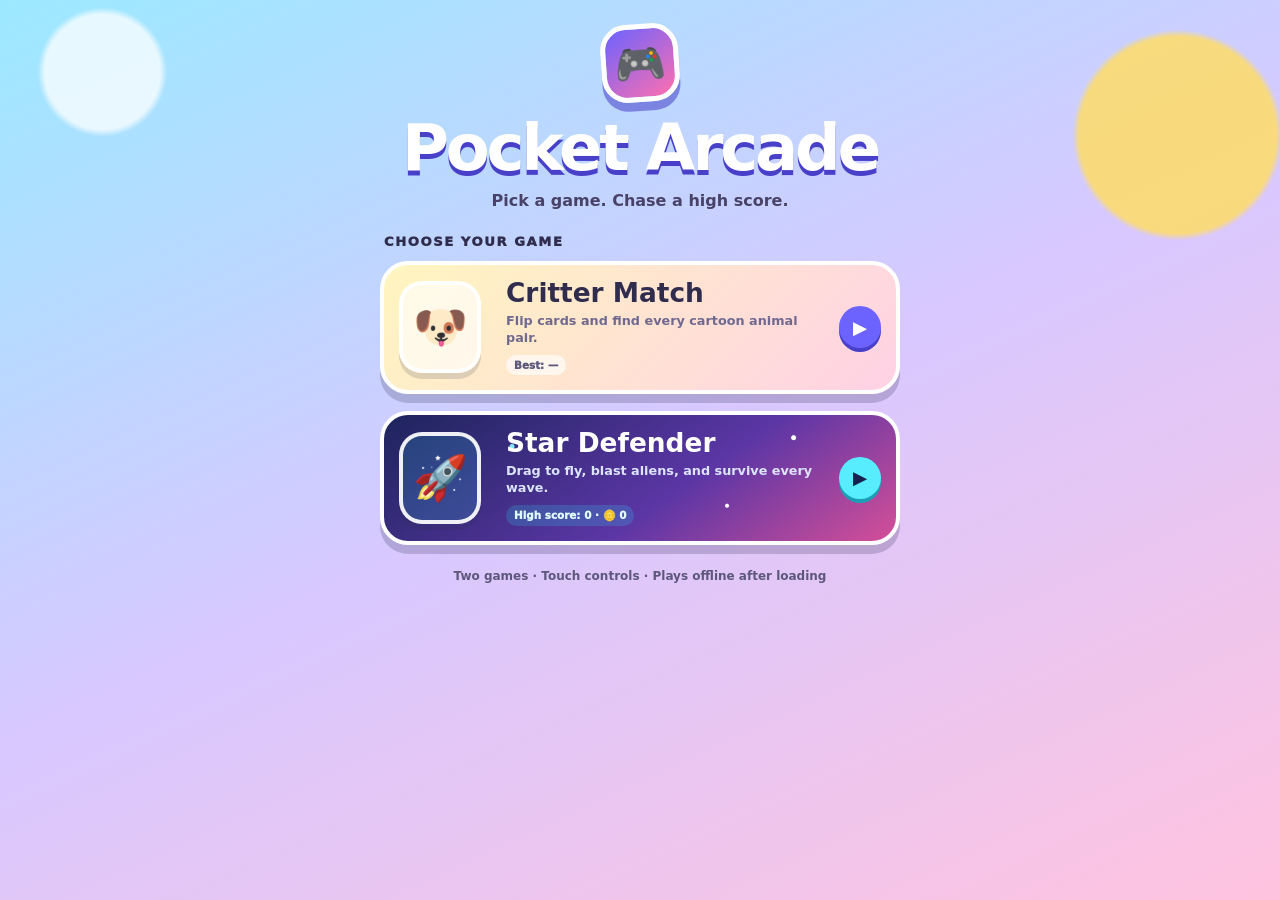
==== index.html @ cdc0fd92 "Add coin-unlocked shooter cosmetics" ====
<!DOCTYPE html>
<html lang="en">
<head>
  <meta charset="UTF-8">
  <meta name="viewport" content="width=device-width, initial-scale=1, viewport-fit=cover">
  <meta name="theme-color" content="#5b52e8">
  <meta name="apple-mobile-web-app-capable" content="yes">
  <meta name="apple-mobile-web-app-status-bar-style" content="default">
  <meta name="apple-mobile-web-app-title" content="Pocket Arcade">
  <link rel="manifest" href="manifest.webmanifest">
  <script src="register-sw.js" defer></script>
  <title>Pocket Arcade</title>

  <style>
    :root {
      color-scheme: light;
      --ink: #302c4d;
      --muted: #6f698f;
      --purple: #6c63ff;
      --purple-dark: #4840c8;
      --pink: #ff6fae;
      --blue: #29b6f6;
      --white: #fff;
    }

    * {
      box-sizing: border-box;
      -webkit-tap-highlight-color: transparent;
    }

    html,
    body {
      min-height: 100%;
      margin: 0;
    }

    body {
      display: flex;
      justify-content: center;
      padding: max(24px, env(safe-area-inset-top)) 18px max(30px, env(safe-area-inset-bottom));
      color: var(--ink);
      font-family: ui-rounded, "SF Pro Rounded", "Arial Rounded MT Bold", system-ui, sans-serif;
      background:
        radial-gradient(circle at 8% 8%, rgba(255, 255, 255, 0.75) 0 4%, transparent 4.5%),
        radial-gradient(circle at 92% 15%, rgba(255, 221, 103, 0.85) 0 7%, transparent 7.5%),
        linear-gradient(155deg, #9ce9ff 0%, #d8c8ff 50%, #ffc3df 100%);
      user-select: none;
      -webkit-user-select: none;
    }

    main {
      width: min(100%, 520px);
    }

    .brand {
      margin-bottom: 24px;
      text-align: center;
    }

    .logo {
      display: inline-grid;
      place-items: center;
      width: 78px;
      height: 78px;
      margin-bottom: 8px;
      border: 5px solid var(--white);
      border-radius: 26px;
      background: linear-gradient(145deg, var(--purple), var(--pink));
      box-shadow: 0 9px 0 rgba(72, 64, 200, 0.55);
      font-size: 2.6rem;
      transform: rotate(-4deg);
    }

    h1 {
      margin: 8px 0 3px;
      color: var(--white);
      font-size: clamp(2.4rem, 12vw, 4rem);
      line-height: 0.95;
      letter-spacing: -0.05em;
      text-shadow: 0 5px 0 var(--purple-dark);
    }

    .tagline {
      margin: 12px 0 0;
      color: #494268;
      font-weight: 900;
    }

    .section-title {
      margin: 0 0 12px 4px;
      font-size: 0.82rem;
      font-weight: 950;
      letter-spacing: 0.12em;
      text-transform: uppercase;
    }

    .games {
      display: grid;
      gap: 17px;
    }

    .game-card {
      position: relative;
      display: grid;
      grid-template-columns: 96px 1fr auto;
      align-items: center;
      min-height: 132px;
      padding: 15px;
      overflow: hidden;
      border: 4px solid var(--white);
      border-radius: 28px;
      color: var(--ink);
      box-shadow: 0 9px 0 rgba(48, 44, 77, 0.22);
      text-decoration: none;
      touch-action: manipulation;
      transition: transform 150ms ease, box-shadow 150ms ease;
    }

    .game-card:active {
      box-shadow: 0 4px 0 rgba(48, 44, 77, 0.22);
      transform: translateY(5px) scale(0.99);
    }

    .matching {
      background: linear-gradient(135deg, #fff6bf, #ffd1e5);
    }

    .shooter {
      color: var(--white);
      background:
        radial-gradient(circle at 80% 18%, #fff 0 2px, transparent 3px),
        radial-gradient(circle at 67% 72%, #fff 0 1.5px, transparent 2.5px),
        radial-gradient(circle at 25% 25%, #88e8ff 0 2px, transparent 3px),
        linear-gradient(145deg, #1d245c, #5b36a5 58%, #d54f98);
    }

    .game-icon {
      display: grid;
      place-items: center;
      width: 82px;
      height: 92px;
      border: 4px solid rgba(255, 255, 255, 0.92);
      border-radius: 23px;
      background: rgba(255, 255, 255, 0.62);
      box-shadow: 0 6px 0 rgba(48, 44, 77, 0.16);
      font-size: 2.75rem;
    }

    .shooter .game-icon {
      background: rgba(50, 232, 255, 0.15);
    }

    .game-copy {
      min-width: 0;
      padding: 0 11px;
    }

    .game-copy h2 {
      margin: 0 0 6px;
      font-size: clamp(1.22rem, 5.7vw, 1.65rem);
      line-height: 1;
    }

    .game-copy p {
      margin: 0;
      color: var(--muted);
      font-size: 0.8rem;
      font-weight: 800;
      line-height: 1.35;
    }

    .shooter .game-copy p {
      color: #dce4ff;
    }

    .best {
      display: inline-block;
      margin-top: 8px;
      padding: 4px 8px;
      border-radius: 999px;
      background: rgba(255, 255, 255, 0.65);
      color: #5d577b;
      font-size: 0.65rem;
      font-weight: 950;
    }

    .shooter .best {
      background: rgba(42, 231, 255, 0.18);
      color: #dffcff;
    }

    .play {
      display: grid;
      place-items: center;
      width: 42px;
      height: 42px;
      border-radius: 50%;
      color: var(--white);
      background: var(--purple);
      box-shadow: 0 4px 0 var(--purple-dark);
      font-size: 1.15rem;
    }

    .shooter .play {
      color: #18204e;
      background: #57edff;
      box-shadow: 0 4px 0 #1a9eb6;
    }

    footer {
      margin-top: 24px;
      color: #5d577b;
      font-size: 0.75rem;
      font-weight: 800;
      text-align: center;
    }

    @media (max-width: 370px) {
      .game-card {
        grid-template-columns: 78px 1fr auto;
        padding: 12px;
      }

      .game-icon {
        width: 68px;
        height: 82px;
        font-size: 2.25rem;
      }

      .game-copy {
        padding: 0 8px;
      }
    }

    @media (prefers-reduced-motion: reduce) {
      * {
        transition: none !important;
      }
    }
  </style>
</head>
<body>
  <main>
    <header class="brand">
      <div class="logo" aria-hidden="true">🎮</div>
      <h1>Pocket Arcade</h1>
      <p class="tagline">Pick a game. Chase a high score.</p>
    </header>

    <h2 class="section-title">Choose your game</h2>

    <nav class="games" aria-label="Available games">
      <a class="game-card matching" href="matching.html">
        <div class="game-icon" aria-hidden="true">🐶</div>
        <div class="game-copy">
          <h2>Critter Match</h2>
          <p>Flip cards and find every cartoon animal pair.</p>
          <span class="best" id="match-best">Best: —</span>
        </div>
        <span class="play" aria-hidden="true">▶</span>
      </a>

      <a class="game-card shooter" href="shooter.html">
        <div class="game-icon" aria-hidden="true">🚀</div>
        <div class="game-copy">
          <h2>Star Defender</h2>
          <p>Drag to fly, blast aliens, and survive every wave.</p>
          <span class="best" id="shooter-best">High score: 0</span>
        </div>
        <span class="play" aria-hidden="true">▶</span>
      </a>
    </nav>

    <footer>Two games · Touch controls · Plays offline after loading</footer>
  </main>

  <script>
    "use strict";

    function loadScores() {
      try {
        const matchScore = JSON.parse(localStorage.getItem("critter-match-best-v1"));
        if (matchScore && Number.isInteger(matchScore.moves)) {
          document.getElementById("match-best").textContent = `Best: ${matchScore.moves} moves`;
        }

        const shooterScore = Number.parseInt(localStorage.getItem("star-defender-best-v1"), 10);
        const shooterCoins = Number.parseInt(localStorage.getItem("star-defender-coins-v1"), 10);
        const safeScore = Number.isFinite(shooterScore) && shooterScore > 0 ? shooterScore : 0;
        const safeCoins = Number.isFinite(shooterCoins) && shooterCoins > 0 ? shooterCoins : 0;
        document.getElementById("shooter-best").textContent =
          `High score: ${safeScore.toLocaleString()} · 🪙 ${safeCoins.toLocaleString()}`;
      } catch (error) {
        console.warn("Saved scores could not be loaded.", error);
      }
    }

    loadScores();
  </script>
</body>
</html>
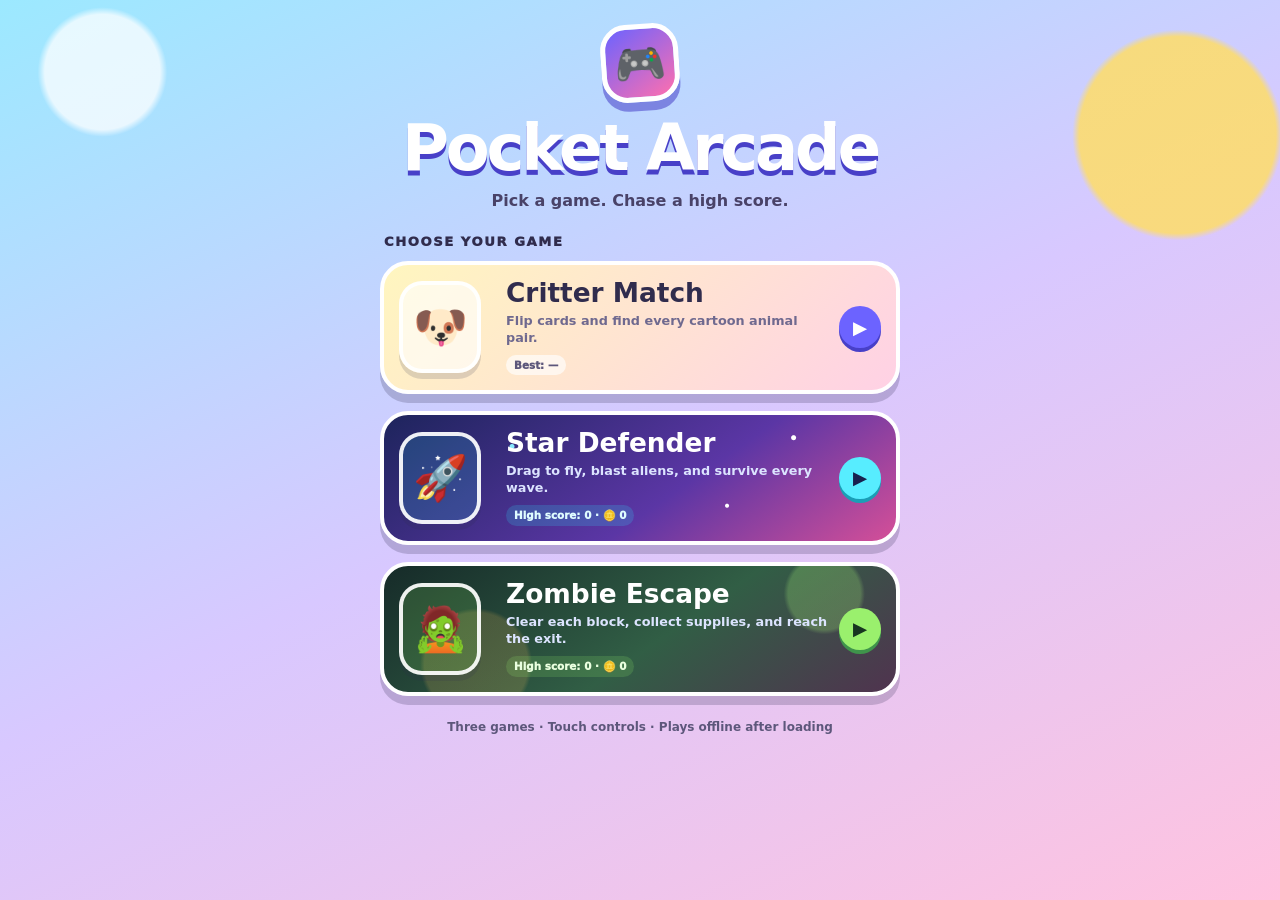
==== commit 12cb4849: "Add Zombie Escape arcade game" ====
--- a/index.html
+++ b/index.html
@@ -134,6 +134,14 @@
         linear-gradient(145deg, #1d245c, #5b36a5 58%, #d54f98);
     }
 
+    .zombie {
+      color: var(--white);
+      background:
+        radial-gradient(circle at 86% 22%, rgba(171, 255, 121, 0.24) 0 8%, transparent 9%),
+        radial-gradient(circle at 18% 78%, rgba(255, 194, 91, 0.18) 0 12%, transparent 13%),
+        linear-gradient(145deg, #162b29, #315e45 55%, #50334f);
+    }
+
     .game-icon {
       display: grid;
       place-items: center;
@@ -150,6 +158,10 @@
       background: rgba(50, 232, 255, 0.15);
     }
 
+    .zombie .game-icon {
+      background: rgba(145, 236, 98, 0.17);
+    }
+
     .game-copy {
       min-width: 0;
       padding: 0 11px;
@@ -169,7 +181,8 @@
       line-height: 1.35;
     }
 
-    .shooter .game-copy p {
+    .shooter .game-copy p,
+    .zombie .game-copy p {
       color: #dce4ff;
     }
 
@@ -187,6 +200,11 @@
     .shooter .best {
       background: rgba(42, 231, 255, 0.18);
       color: #dffcff;
+    }
+
+    .zombie .best {
+      background: rgba(151, 239, 108, 0.17);
+      color: #eaffdf;
     }
 
     .play {
@@ -207,6 +225,12 @@
       box-shadow: 0 4px 0 #1a9eb6;
     }
 
+    .zombie .play {
+      color: #183520;
+      background: #9af06d;
+      box-shadow: 0 4px 0 #3f944b;
+    }
+
     footer {
       margin-top: 24px;
       color: #5d577b;
@@ -269,9 +293,19 @@
         </div>
         <span class="play" aria-hidden="true">▶</span>
       </a>
+
+      <a class="game-card zombie" href="zombie.html">
+        <div class="game-icon" aria-hidden="true">🧟</div>
+        <div class="game-copy">
+          <h2>Zombie Escape</h2>
+          <p>Clear each block, collect supplies, and reach the exit.</p>
+          <span class="best" id="zombie-best">High score: 0 · 🪙 0</span>
+        </div>
+        <span class="play" aria-hidden="true">▶</span>
+      </a>
     </nav>
 
-    <footer>Two games · Touch controls · Plays offline after loading</footer>
+    <footer>Three games · Touch controls · Plays offline after loading</footer>
   </main>
 
   <script>
@@ -290,6 +324,13 @@
         const safeCoins = Number.isFinite(shooterCoins) && shooterCoins > 0 ? shooterCoins : 0;
         document.getElementById("shooter-best").textContent =
           `High score: ${safeScore.toLocaleString()} · 🪙 ${safeCoins.toLocaleString()}`;
+
+        const zombieScore = Number.parseInt(localStorage.getItem("zombie-escape-best-v1"), 10);
+        const zombieCoins = Number.parseInt(localStorage.getItem("zombie-escape-coins-v1"), 10);
+        const safeZombieScore = Number.isFinite(zombieScore) && zombieScore > 0 ? zombieScore : 0;
+        const safeZombieCoins = Number.isFinite(zombieCoins) && zombieCoins > 0 ? zombieCoins : 0;
+        document.getElementById("zombie-best").textContent =
+          `High score: ${safeZombieScore.toLocaleString()} · 🪙 ${safeZombieCoins.toLocaleString()}`;
       } catch (error) {
         console.warn("Saved scores could not be loaded.", error);
       }
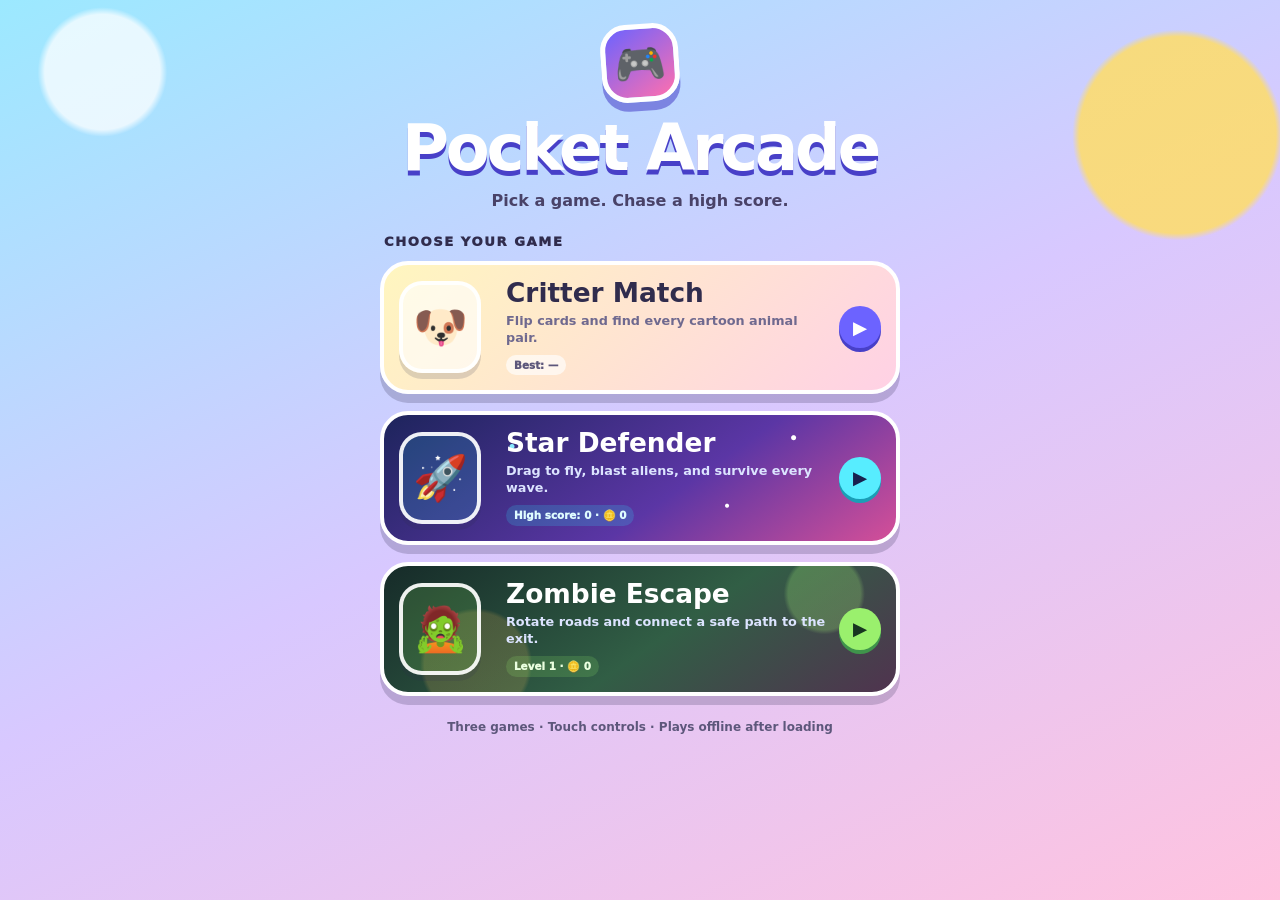
==== commit 1bc52738: "Redesign Zombie Escape as path puzzle" ====
--- a/index.html
+++ b/index.html
@@ -298,8 +298,8 @@
         <div class="game-icon" aria-hidden="true">🧟</div>
         <div class="game-copy">
           <h2>Zombie Escape</h2>
-          <p>Clear each block, collect supplies, and reach the exit.</p>
-          <span class="best" id="zombie-best">High score: 0 · 🪙 0</span>
+          <p>Rotate roads and connect a safe path to the exit.</p>
+          <span class="best" id="zombie-best">Level 1 · 🪙 0</span>
         </div>
         <span class="play" aria-hidden="true">▶</span>
       </a>
@@ -325,12 +325,19 @@
         document.getElementById("shooter-best").textContent =
           `High score: ${safeScore.toLocaleString()} · 🪙 ${safeCoins.toLocaleString()}`;
 
-        const zombieScore = Number.parseInt(localStorage.getItem("zombie-escape-best-v1"), 10);
         const zombieCoins = Number.parseInt(localStorage.getItem("zombie-escape-coins-v1"), 10);
-        const safeZombieScore = Number.isFinite(zombieScore) && zombieScore > 0 ? zombieScore : 0;
         const safeZombieCoins = Number.isFinite(zombieCoins) && zombieCoins > 0 ? zombieCoins : 0;
+        let zombieLevel = 1;
+        try {
+          const zombieProgress = JSON.parse(localStorage.getItem("zombie-puzzle-progress-v1"));
+          if (zombieProgress && Number.isInteger(zombieProgress.unlockedLevel)) {
+            zombieLevel = Math.max(1, Math.min(30, zombieProgress.unlockedLevel));
+          }
+        } catch (error) {
+          console.warn("Zombie puzzle progress could not be loaded.", error);
+        }
         document.getElementById("zombie-best").textContent =
-          `High score: ${safeZombieScore.toLocaleString()} · 🪙 ${safeZombieCoins.toLocaleString()}`;
+          `Level ${zombieLevel} · 🪙 ${safeZombieCoins.toLocaleString()}`;
       } catch (error) {
         console.warn("Saved scores could not be loaded.", error);
       }
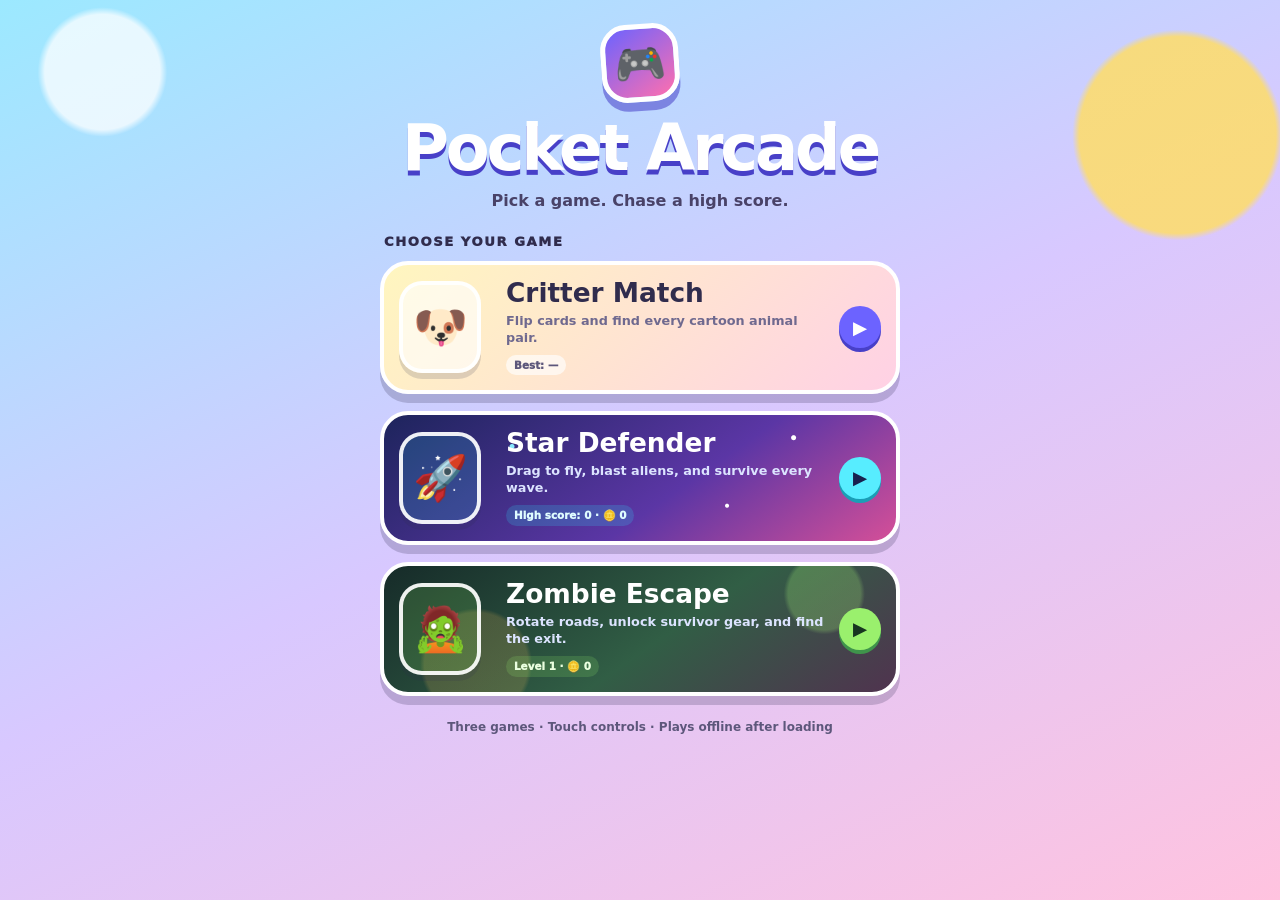
==== commit 4088b2f3: "Add Zombie Escape gear and map shop" ====
--- a/index.html
+++ b/index.html
@@ -298,7 +298,7 @@
         <div class="game-icon" aria-hidden="true">🧟</div>
         <div class="game-copy">
           <h2>Zombie Escape</h2>
-          <p>Rotate roads and connect a safe path to the exit.</p>
+          <p>Rotate roads, unlock survivor gear, and find the exit.</p>
           <span class="best" id="zombie-best">Level 1 · 🪙 0</span>
         </div>
         <span class="play" aria-hidden="true">▶</span>
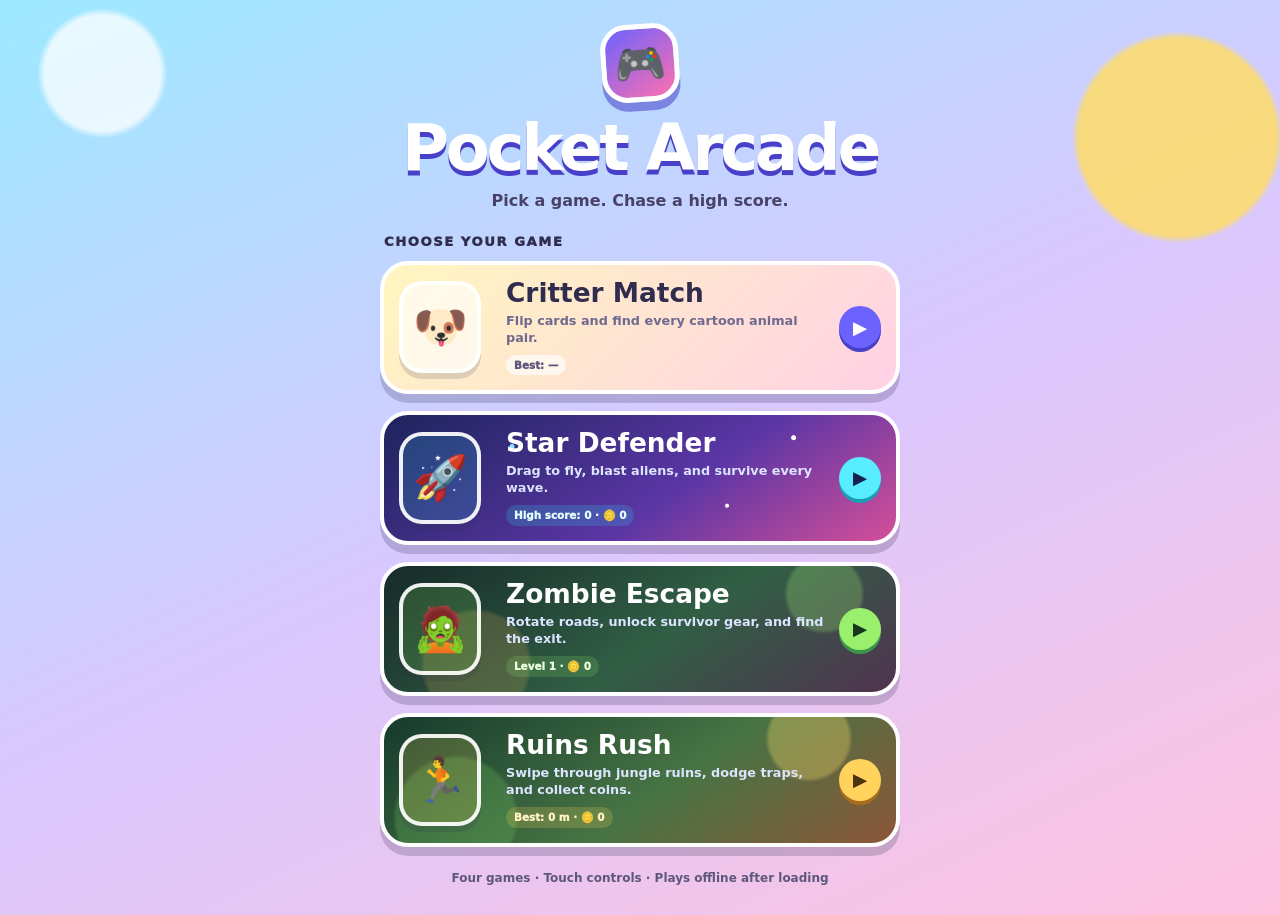
==== commit 41f51708: "Add Ruins Rush endless runner" ====
--- a/index.html
+++ b/index.html
@@ -142,6 +142,14 @@
         linear-gradient(145deg, #162b29, #315e45 55%, #50334f);
     }
 
+    .runner {
+      color: var(--white);
+      background:
+        radial-gradient(circle at 83% 17%, rgba(255, 221, 106, 0.32) 0 9%, transparent 10%),
+        radial-gradient(circle at 14% 80%, rgba(133, 233, 105, 0.2) 0 13%, transparent 14%),
+        linear-gradient(145deg, #163a2d, #477444 55%, #8c5638);
+    }
+
     .game-icon {
       display: grid;
       place-items: center;
@@ -162,6 +170,10 @@
       background: rgba(145, 236, 98, 0.17);
     }
 
+    .runner .game-icon {
+      background: rgba(255, 213, 91, 0.18);
+    }
+
     .game-copy {
       min-width: 0;
       padding: 0 11px;
@@ -182,7 +194,8 @@
     }
 
     .shooter .game-copy p,
-    .zombie .game-copy p {
+    .zombie .game-copy p,
+    .runner .game-copy p {
       color: #dce4ff;
     }
 
@@ -207,6 +220,11 @@
       color: #eaffdf;
     }
 
+    .runner .best {
+      background: rgba(255, 215, 93, 0.2);
+      color: #fff3c4;
+    }
+
     .play {
       display: grid;
       place-items: center;
@@ -229,6 +247,12 @@
       color: #183520;
       background: #9af06d;
       box-shadow: 0 4px 0 #3f944b;
+    }
+
+    .runner .play {
+      color: #4b3211;
+      background: #ffd35c;
+      box-shadow: 0 4px 0 #a96d1d;
     }
 
     footer {
@@ -303,9 +327,19 @@
         </div>
         <span class="play" aria-hidden="true">▶</span>
       </a>
+
+      <a class="game-card runner" href="runner.html">
+        <div class="game-icon" aria-hidden="true">🏃</div>
+        <div class="game-copy">
+          <h2>Ruins Rush</h2>
+          <p>Swipe through jungle ruins, dodge traps, and collect coins.</p>
+          <span class="best" id="runner-best">Best: 0 m · 🪙 0</span>
+        </div>
+        <span class="play" aria-hidden="true">▶</span>
+      </a>
     </nav>
 
-    <footer>Three games · Touch controls · Plays offline after loading</footer>
+    <footer>Four games · Touch controls · Plays offline after loading</footer>
   </main>
 
   <script>
@@ -338,6 +372,13 @@
         }
         document.getElementById("zombie-best").textContent =
           `Level ${zombieLevel} · 🪙 ${safeZombieCoins.toLocaleString()}`;
+
+        const runnerDistance = Number.parseInt(localStorage.getItem("ruins-rush-best-v1"), 10);
+        const runnerCoins = Number.parseInt(localStorage.getItem("ruins-rush-coins-v1"), 10);
+        const safeRunnerDistance = Number.isFinite(runnerDistance) && runnerDistance > 0 ? runnerDistance : 0;
+        const safeRunnerCoins = Number.isFinite(runnerCoins) && runnerCoins > 0 ? runnerCoins : 0;
+        document.getElementById("runner-best").textContent =
+          `Best: ${safeRunnerDistance.toLocaleString()} m · 🪙 ${safeRunnerCoins.toLocaleString()}`;
       } catch (error) {
         console.warn("Saved scores could not be loaded.", error);
       }
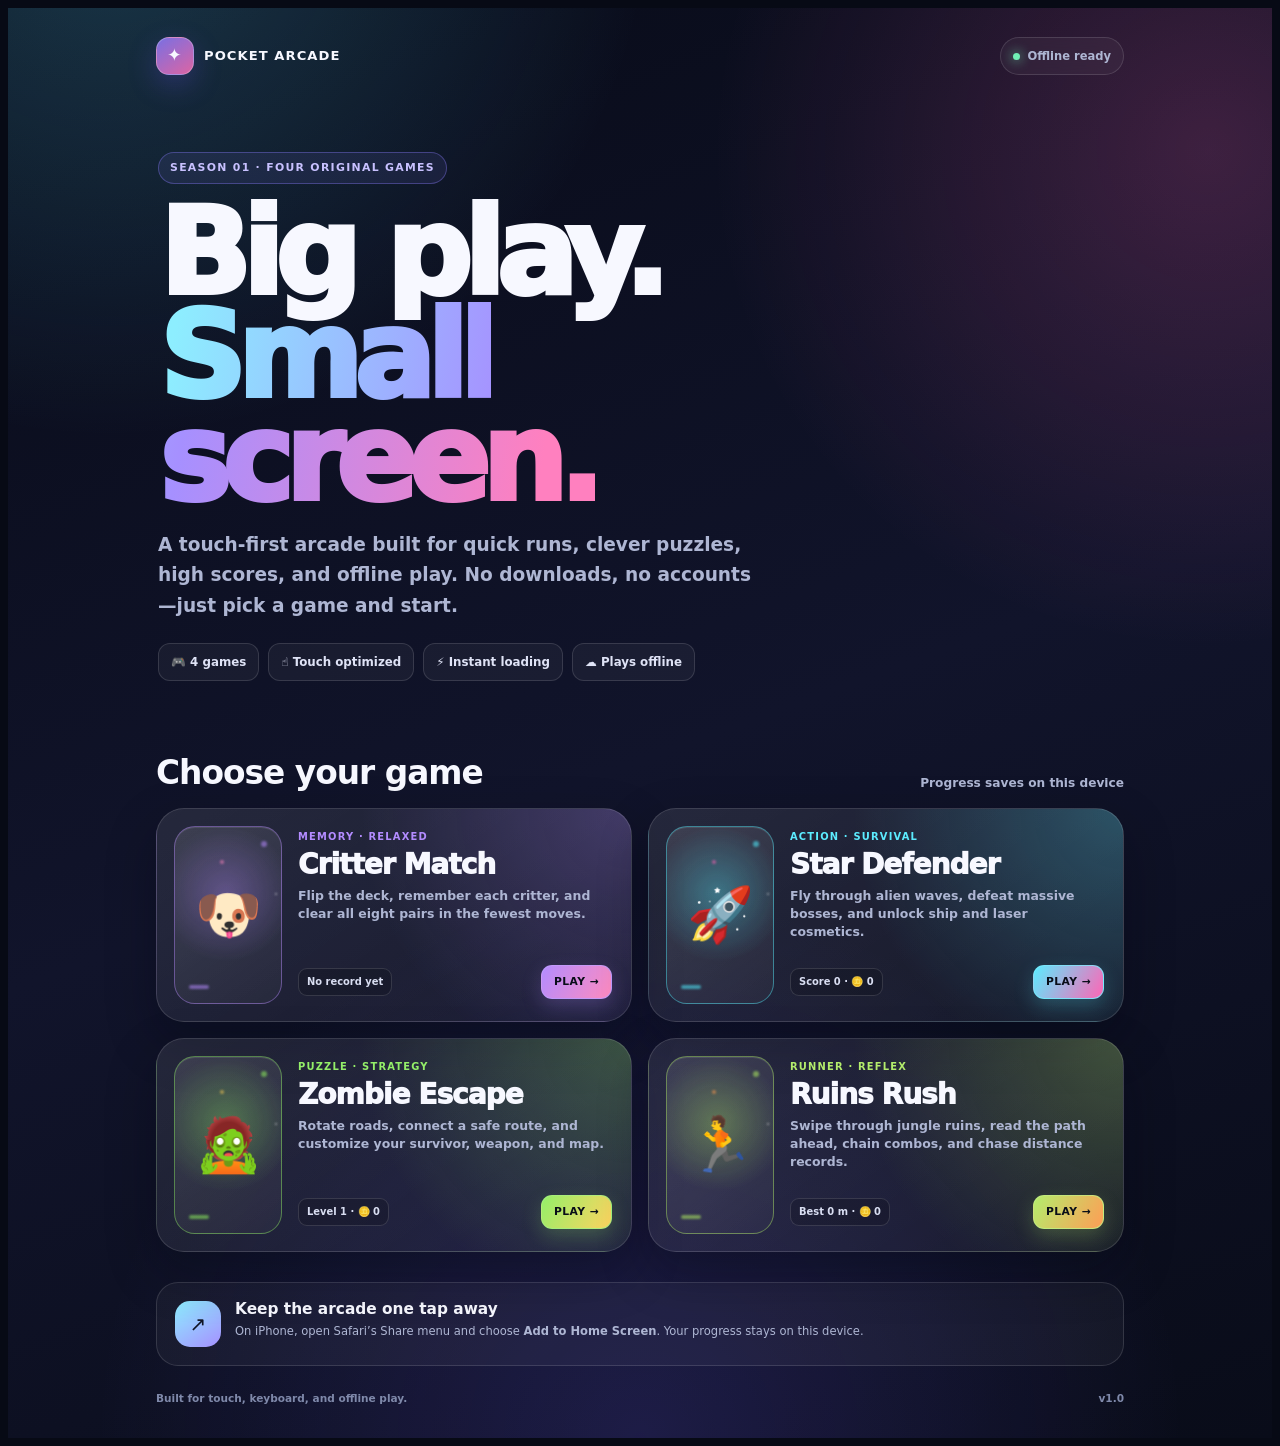
==== commit 869d4b09: "Redesign Pocket Arcade experience" ====
--- a/index.html
+++ b/index.html
@@ -3,385 +3,167 @@
 <head>
   <meta charset="UTF-8">
   <meta name="viewport" content="width=device-width, initial-scale=1, viewport-fit=cover">
-  <meta name="theme-color" content="#5b52e8">
+  <meta name="description" content="Pocket Arcade is a collection of four polished, touch-first games that work online and offline.">
+  <meta name="theme-color" content="#080b18">
   <meta name="apple-mobile-web-app-capable" content="yes">
-  <meta name="apple-mobile-web-app-status-bar-style" content="default">
+  <meta name="apple-mobile-web-app-status-bar-style" content="black-translucent">
   <meta name="apple-mobile-web-app-title" content="Pocket Arcade">
+  <link rel="icon" href="icon.svg" type="image/svg+xml">
   <link rel="manifest" href="manifest.webmanifest">
+  <link rel="stylesheet" href="arcade.css">
   <script src="register-sw.js" defer></script>
-  <title>Pocket Arcade</title>
+  <script src="arcade-ui.js" defer></script>
+  <title>Pocket Arcade — Four Games, One Pocket</title>
+</head>
+<body data-theme="home">
+  <main class="arcade-home">
+    <nav class="home-nav" aria-label="Pocket Arcade status">
+      <div class="mini-brand">
+        <span class="mini-brand-mark" aria-hidden="true">✦</span>
+        <span>Pocket Arcade</span>
+      </div>
+      <div class="connection-pill">
+        <span class="connection-dot" aria-hidden="true"></span>
+        <span>Offline ready</span>
+      </div>
+    </nav>
 
-  <style>
-    :root {
-      color-scheme: light;
-      --ink: #302c4d;
-      --muted: #6f698f;
-      --purple: #6c63ff;
-      --purple-dark: #4840c8;
-      --pink: #ff6fae;
-      --blue: #29b6f6;
-      --white: #fff;
-    }
-
-    * {
-      box-sizing: border-box;
-      -webkit-tap-highlight-color: transparent;
-    }
-
-    html,
-    body {
-      min-height: 100%;
-      margin: 0;
-    }
-
-    body {
-      display: flex;
-      justify-content: center;
-      padding: max(24px, env(safe-area-inset-top)) 18px max(30px, env(safe-area-inset-bottom));
-      color: var(--ink);
-      font-family: ui-rounded, "SF Pro Rounded", "Arial Rounded MT Bold", system-ui, sans-serif;
-      background:
-        radial-gradient(circle at 8% 8%, rgba(255, 255, 255, 0.75) 0 4%, transparent 4.5%),
-        radial-gradient(circle at 92% 15%, rgba(255, 221, 103, 0.85) 0 7%, transparent 7.5%),
-        linear-gradient(155deg, #9ce9ff 0%, #d8c8ff 50%, #ffc3df 100%);
-      user-select: none;
-      -webkit-user-select: none;
-    }
-
-    main {
-      width: min(100%, 520px);
-    }
-
-    .brand {
-      margin-bottom: 24px;
-      text-align: center;
-    }
-
-    .logo {
-      display: inline-grid;
-      place-items: center;
-      width: 78px;
-      height: 78px;
-      margin-bottom: 8px;
-      border: 5px solid var(--white);
-      border-radius: 26px;
-      background: linear-gradient(145deg, var(--purple), var(--pink));
-      box-shadow: 0 9px 0 rgba(72, 64, 200, 0.55);
-      font-size: 2.6rem;
-      transform: rotate(-4deg);
-    }
-
-    h1 {
-      margin: 8px 0 3px;
-      color: var(--white);
-      font-size: clamp(2.4rem, 12vw, 4rem);
-      line-height: 0.95;
-      letter-spacing: -0.05em;
-      text-shadow: 0 5px 0 var(--purple-dark);
-    }
-
-    .tagline {
-      margin: 12px 0 0;
-      color: #494268;
-      font-weight: 900;
-    }
-
-    .section-title {
-      margin: 0 0 12px 4px;
-      font-size: 0.82rem;
-      font-weight: 950;
-      letter-spacing: 0.12em;
-      text-transform: uppercase;
-    }
-
-    .games {
-      display: grid;
-      gap: 17px;
-    }
-
-    .game-card {
-      position: relative;
-      display: grid;
-      grid-template-columns: 96px 1fr auto;
-      align-items: center;
-      min-height: 132px;
-      padding: 15px;
-      overflow: hidden;
-      border: 4px solid var(--white);
-      border-radius: 28px;
-      color: var(--ink);
-      box-shadow: 0 9px 0 rgba(48, 44, 77, 0.22);
-      text-decoration: none;
-      touch-action: manipulation;
-      transition: transform 150ms ease, box-shadow 150ms ease;
-    }
-
-    .game-card:active {
-      box-shadow: 0 4px 0 rgba(48, 44, 77, 0.22);
-      transform: translateY(5px) scale(0.99);
-    }
-
-    .matching {
-      background: linear-gradient(135deg, #fff6bf, #ffd1e5);
-    }
-
-    .shooter {
-      color: var(--white);
-      background:
-        radial-gradient(circle at 80% 18%, #fff 0 2px, transparent 3px),
-        radial-gradient(circle at 67% 72%, #fff 0 1.5px, transparent 2.5px),
-        radial-gradient(circle at 25% 25%, #88e8ff 0 2px, transparent 3px),
-        linear-gradient(145deg, #1d245c, #5b36a5 58%, #d54f98);
-    }
-
-    .zombie {
-      color: var(--white);
-      background:
-        radial-gradient(circle at 86% 22%, rgba(171, 255, 121, 0.24) 0 8%, transparent 9%),
-        radial-gradient(circle at 18% 78%, rgba(255, 194, 91, 0.18) 0 12%, transparent 13%),
-        linear-gradient(145deg, #162b29, #315e45 55%, #50334f);
-    }
-
-    .runner {
-      color: var(--white);
-      background:
-        radial-gradient(circle at 83% 17%, rgba(255, 221, 106, 0.32) 0 9%, transparent 10%),
-        radial-gradient(circle at 14% 80%, rgba(133, 233, 105, 0.2) 0 13%, transparent 14%),
-        linear-gradient(145deg, #163a2d, #477444 55%, #8c5638);
-    }
-
-    .game-icon {
-      display: grid;
-      place-items: center;
-      width: 82px;
-      height: 92px;
-      border: 4px solid rgba(255, 255, 255, 0.92);
-      border-radius: 23px;
-      background: rgba(255, 255, 255, 0.62);
-      box-shadow: 0 6px 0 rgba(48, 44, 77, 0.16);
-      font-size: 2.75rem;
-    }
-
-    .shooter .game-icon {
-      background: rgba(50, 232, 255, 0.15);
-    }
-
-    .zombie .game-icon {
-      background: rgba(145, 236, 98, 0.17);
-    }
-
-    .runner .game-icon {
-      background: rgba(255, 213, 91, 0.18);
-    }
-
-    .game-copy {
-      min-width: 0;
-      padding: 0 11px;
-    }
-
-    .game-copy h2 {
-      margin: 0 0 6px;
-      font-size: clamp(1.22rem, 5.7vw, 1.65rem);
-      line-height: 1;
-    }
-
-    .game-copy p {
-      margin: 0;
-      color: var(--muted);
-      font-size: 0.8rem;
-      font-weight: 800;
-      line-height: 1.35;
-    }
-
-    .shooter .game-copy p,
-    .zombie .game-copy p,
-    .runner .game-copy p {
-      color: #dce4ff;
-    }
-
-    .best {
-      display: inline-block;
-      margin-top: 8px;
-      padding: 4px 8px;
-      border-radius: 999px;
-      background: rgba(255, 255, 255, 0.65);
-      color: #5d577b;
-      font-size: 0.65rem;
-      font-weight: 950;
-    }
-
-    .shooter .best {
-      background: rgba(42, 231, 255, 0.18);
-      color: #dffcff;
-    }
-
-    .zombie .best {
-      background: rgba(151, 239, 108, 0.17);
-      color: #eaffdf;
-    }
-
-    .runner .best {
-      background: rgba(255, 215, 93, 0.2);
-      color: #fff3c4;
-    }
-
-    .play {
-      display: grid;
-      place-items: center;
-      width: 42px;
-      height: 42px;
-      border-radius: 50%;
-      color: var(--white);
-      background: var(--purple);
-      box-shadow: 0 4px 0 var(--purple-dark);
-      font-size: 1.15rem;
-    }
-
-    .shooter .play {
-      color: #18204e;
-      background: #57edff;
-      box-shadow: 0 4px 0 #1a9eb6;
-    }
-
-    .zombie .play {
-      color: #183520;
-      background: #9af06d;
-      box-shadow: 0 4px 0 #3f944b;
-    }
-
-    .runner .play {
-      color: #4b3211;
-      background: #ffd35c;
-      box-shadow: 0 4px 0 #a96d1d;
-    }
-
-    footer {
-      margin-top: 24px;
-      color: #5d577b;
-      font-size: 0.75rem;
-      font-weight: 800;
-      text-align: center;
-    }
-
-    @media (max-width: 370px) {
-      .game-card {
-        grid-template-columns: 78px 1fr auto;
-        padding: 12px;
-      }
-
-      .game-icon {
-        width: 68px;
-        height: 82px;
-        font-size: 2.25rem;
-      }
-
-      .game-copy {
-        padding: 0 8px;
-      }
-    }
-
-    @media (prefers-reduced-motion: reduce) {
-      * {
-        transition: none !important;
-      }
-    }
-  </style>
-</head>
-<body>
-  <main>
-    <header class="brand">
-      <div class="logo" aria-hidden="true">🎮</div>
-      <h1>Pocket Arcade</h1>
-      <p class="tagline">Pick a game. Chase a high score.</p>
+    <header class="home-hero">
+      <span class="eyebrow">Season 01 · Four original games</span>
+      <h1>Big play.<br><span class="gradient-word">Small screen.</span></h1>
+      <p class="hero-copy">
+        A touch-first arcade built for quick runs, clever puzzles, high scores, and offline play. No downloads, no accounts—just pick a game and start.
+      </p>
+      <div class="hero-stats" aria-label="Arcade features">
+        <span class="hero-stat">🎮 4 games</span>
+        <span class="hero-stat">☝️ Touch optimized</span>
+        <span class="hero-stat">⚡ Instant loading</span>
+        <span class="hero-stat">☁️ Plays offline</span>
+      </div>
     </header>
 
-    <h2 class="section-title">Choose your game</h2>
+    <section class="games-section" aria-labelledby="games-title">
+      <div class="section-heading">
+        <h2 id="games-title">Choose your game</h2>
+        <p>Progress saves on this device</p>
+      </div>
 
-    <nav class="games" aria-label="Available games">
-      <a class="game-card matching" href="matching.html">
-        <div class="game-icon" aria-hidden="true">🐶</div>
-        <div class="game-copy">
-          <h2>Critter Match</h2>
-          <p>Flip cards and find every cartoon animal pair.</p>
-          <span class="best" id="match-best">Best: —</span>
-        </div>
-        <span class="play" aria-hidden="true">▶</span>
-      </a>
+      <nav class="games" aria-label="Available games">
+        <a class="game-card matching" href="matching.html">
+          <div class="game-icon" aria-hidden="true">🐶</div>
+          <div class="game-copy">
+            <span class="game-genre">Memory · Relaxed</span>
+            <h2>Critter Match</h2>
+            <p>Flip the deck, remember each critter, and clear all eight pairs in the fewest moves.</p>
+            <div class="card-footer">
+              <span class="best" id="match-best">No record yet</span>
+              <span class="play" aria-hidden="true">PLAY →</span>
+            </div>
+          </div>
+        </a>
 
-      <a class="game-card shooter" href="shooter.html">
-        <div class="game-icon" aria-hidden="true">🚀</div>
-        <div class="game-copy">
-          <h2>Star Defender</h2>
-          <p>Drag to fly, blast aliens, and survive every wave.</p>
-          <span class="best" id="shooter-best">High score: 0</span>
-        </div>
-        <span class="play" aria-hidden="true">▶</span>
-      </a>
+        <a class="game-card shooter" href="shooter.html">
+          <div class="game-icon" aria-hidden="true">🚀</div>
+          <div class="game-copy">
+            <span class="game-genre">Action · Survival</span>
+            <h2>Star Defender</h2>
+            <p>Fly through alien waves, defeat massive bosses, and unlock ship and laser cosmetics.</p>
+            <div class="card-footer">
+              <span class="best" id="shooter-best">Score 0 · 🪙 0</span>
+              <span class="play" aria-hidden="true">PLAY →</span>
+            </div>
+          </div>
+        </a>
 
-      <a class="game-card zombie" href="zombie.html">
-        <div class="game-icon" aria-hidden="true">🧟</div>
-        <div class="game-copy">
-          <h2>Zombie Escape</h2>
-          <p>Rotate roads, unlock survivor gear, and find the exit.</p>
-          <span class="best" id="zombie-best">Level 1 · 🪙 0</span>
-        </div>
-        <span class="play" aria-hidden="true">▶</span>
-      </a>
+        <a class="game-card zombie" href="zombie.html">
+          <div class="game-icon" aria-hidden="true">🧟</div>
+          <div class="game-copy">
+            <span class="game-genre">Puzzle · Strategy</span>
+            <h2>Zombie Escape</h2>
+            <p>Rotate roads, connect a safe route, and customize your survivor, weapon, and map.</p>
+            <div class="card-footer">
+              <span class="best" id="zombie-best">Level 1 · 🪙 0</span>
+              <span class="play" aria-hidden="true">PLAY →</span>
+            </div>
+          </div>
+        </a>
 
-      <a class="game-card runner" href="runner.html">
-        <div class="game-icon" aria-hidden="true">🏃</div>
-        <div class="game-copy">
-          <h2>Ruins Rush</h2>
-          <p>Swipe through jungle ruins, dodge traps, and collect coins.</p>
-          <span class="best" id="runner-best">Best: 0 m · 🪙 0</span>
-        </div>
-        <span class="play" aria-hidden="true">▶</span>
-      </a>
-    </nav>
+        <a class="game-card runner" href="runner.html">
+          <div class="game-icon" aria-hidden="true">🏃</div>
+          <div class="game-copy">
+            <span class="game-genre">Runner · Reflex</span>
+            <h2>Ruins Rush</h2>
+            <p>Swipe through jungle ruins, read the path ahead, chain combos, and chase distance records.</p>
+            <div class="card-footer">
+              <span class="best" id="runner-best">Best 0 m · 🪙 0</span>
+              <span class="play" aria-hidden="true">PLAY →</span>
+            </div>
+          </div>
+        </a>
+      </nav>
+    </section>
 
-    <footer>Four games · Touch controls · Plays offline after loading</footer>
+    <aside class="install-card" aria-label="Install Pocket Arcade">
+      <span class="install-icon" aria-hidden="true">↗</span>
+      <div>
+        <h2>Keep the arcade one tap away</h2>
+        <p>On iPhone, open Safari’s Share menu and choose <strong>Add to Home Screen</strong>. Your progress stays on this device.</p>
+      </div>
+    </aside>
+
+    <footer class="home-footer">
+      <span>Built for touch, keyboard, and offline play.</span>
+      <span>v1.0</span>
+    </footer>
   </main>
 
   <script>
     "use strict";
 
+    function readInteger(key) {
+      try {
+        const value = Number.parseInt(localStorage.getItem(key), 10);
+        return Number.isFinite(value) && value >= 0 ? value : 0;
+      } catch (error) {
+        console.warn(`Could not read ${key}.`, error);
+        return 0;
+      }
+    }
+
+    function readJson(key, fallback) {
+      try {
+        const value = JSON.parse(localStorage.getItem(key));
+        return value && typeof value === "object" ? value : fallback;
+      } catch (error) {
+        console.warn(`Could not read ${key}.`, error);
+        return fallback;
+      }
+    }
+
     function loadScores() {
-      try {
-        const matchScore = JSON.parse(localStorage.getItem("critter-match-best-v1"));
-        if (matchScore && Number.isInteger(matchScore.moves)) {
-          document.getElementById("match-best").textContent = `Best: ${matchScore.moves} moves`;
-        }
+      const matchScore = readJson("critter-match-best-v1", null);
+      document.getElementById("match-best").textContent =
+        matchScore && Number.isInteger(matchScore.moves)
+          ? `${matchScore.moves} moves · ${Math.floor(matchScore.time / 60)}:${String(matchScore.time % 60).padStart(2, "0")}`
+          : "No record yet";
 
-        const shooterScore = Number.parseInt(localStorage.getItem("star-defender-best-v1"), 10);
-        const shooterCoins = Number.parseInt(localStorage.getItem("star-defender-coins-v1"), 10);
-        const safeScore = Number.isFinite(shooterScore) && shooterScore > 0 ? shooterScore : 0;
-        const safeCoins = Number.isFinite(shooterCoins) && shooterCoins > 0 ? shooterCoins : 0;
-        document.getElementById("shooter-best").textContent =
-          `High score: ${safeScore.toLocaleString()} · 🪙 ${safeCoins.toLocaleString()}`;
+      const shooterScore = readInteger("star-defender-best-v1");
+      const shooterCoins = readInteger("star-defender-coins-v1");
+      document.getElementById("shooter-best").textContent =
+        `Score ${shooterScore.toLocaleString()} · 🪙 ${shooterCoins.toLocaleString()}`;
 
-        const zombieCoins = Number.parseInt(localStorage.getItem("zombie-escape-coins-v1"), 10);
-        const safeZombieCoins = Number.isFinite(zombieCoins) && zombieCoins > 0 ? zombieCoins : 0;
-        let zombieLevel = 1;
-        try {
-          const zombieProgress = JSON.parse(localStorage.getItem("zombie-puzzle-progress-v1"));
-          if (zombieProgress && Number.isInteger(zombieProgress.unlockedLevel)) {
-            zombieLevel = Math.max(1, Math.min(30, zombieProgress.unlockedLevel));
-          }
-        } catch (error) {
-          console.warn("Zombie puzzle progress could not be loaded.", error);
-        }
-        document.getElementById("zombie-best").textContent =
-          `Level ${zombieLevel} · 🪙 ${safeZombieCoins.toLocaleString()}`;
+      const zombieCoins = readInteger("zombie-escape-coins-v1");
+      const zombieProgress = readJson("zombie-puzzle-progress-v1", { unlockedLevel: 1 });
+      const zombieLevel = Number.isInteger(zombieProgress.unlockedLevel)
+        ? Math.max(1, Math.min(30, zombieProgress.unlockedLevel))
+        : 1;
+      document.getElementById("zombie-best").textContent =
+        `Level ${zombieLevel} · 🪙 ${zombieCoins.toLocaleString()}`;
 
-        const runnerDistance = Number.parseInt(localStorage.getItem("ruins-rush-best-v1"), 10);
-        const runnerCoins = Number.parseInt(localStorage.getItem("ruins-rush-coins-v1"), 10);
-        const safeRunnerDistance = Number.isFinite(runnerDistance) && runnerDistance > 0 ? runnerDistance : 0;
-        const safeRunnerCoins = Number.isFinite(runnerCoins) && runnerCoins > 0 ? runnerCoins : 0;
-        document.getElementById("runner-best").textContent =
-          `Best: ${safeRunnerDistance.toLocaleString()} m · 🪙 ${safeRunnerCoins.toLocaleString()}`;
-      } catch (error) {
-        console.warn("Saved scores could not be loaded.", error);
-      }
+      const runnerDistance = readInteger("ruins-rush-best-v1");
+      const runnerCoins = readInteger("ruins-rush-coins-v1");
+      document.getElementById("runner-best").textContent =
+        `Best ${runnerDistance.toLocaleString()} m · 🪙 ${runnerCoins.toLocaleString()}`;
     }
 
     loadScores();
--- a/arcade.css
+++ b/arcade.css
@@ -0,0 +1,926 @@
+@view-transition {
+  navigation: auto;
+}
+
+:root {
+  color-scheme: dark;
+  --font-display: ui-rounded, "SF Pro Rounded", "Arial Rounded MT Bold", system-ui, sans-serif;
+  --font-body: -apple-system, BlinkMacSystemFont, "SF Pro Text", Inter, system-ui, sans-serif;
+  --shell-0: #070a15;
+  --shell-1: #101529;
+  --surface: rgba(20, 25, 47, 0.76);
+  --surface-strong: rgba(24, 30, 56, 0.96);
+  --surface-soft: rgba(255, 255, 255, 0.07);
+  --text: #f7f8ff;
+  --text-muted: #aeb6d3;
+  --line: rgba(255, 255, 255, 0.13);
+  --line-strong: rgba(255, 255, 255, 0.24);
+  --focus-inner: #08101c;
+  --focus-outer: #ffffff;
+  --accent: #8a7dff;
+  --accent-2: #ff72bc;
+  --accent-rgb: 138, 125, 255;
+  --success: #70efb4;
+  --warning: #ffd66b;
+  --danger: #ff718d;
+  --radius-sm: 12px;
+  --radius-md: 18px;
+  --radius-lg: 28px;
+  --shadow-soft: 0 18px 50px rgba(0, 0, 0, 0.28);
+  --shadow-card: 0 20px 50px rgba(3, 6, 20, 0.32);
+}
+
+* {
+  box-sizing: border-box;
+}
+
+html {
+  min-height: 100%;
+  background: var(--shell-0);
+  text-size-adjust: 100%;
+  -webkit-text-size-adjust: 100%;
+}
+
+body {
+  min-height: 100dvh;
+  color: var(--text);
+  font-family: var(--font-body);
+  -webkit-font-smoothing: antialiased;
+  text-rendering: optimizeLegibility;
+}
+
+body[data-theme="home"] {
+  --accent: #8b7cff;
+  --accent-2: #ff6fb7;
+  --accent-rgb: 139, 124, 255;
+  background:
+    radial-gradient(circle at 8% -8%, rgba(89, 221, 255, 0.22), transparent 34rem),
+    radial-gradient(circle at 95% 10%, rgba(255, 95, 179, 0.2), transparent 31rem),
+    radial-gradient(circle at 50% 100%, rgba(113, 91, 255, 0.18), transparent 34rem),
+    linear-gradient(160deg, #080b18, #11142b 52%, #090c19);
+}
+
+body[data-theme="match"] {
+  --accent: #9b73ff;
+  --accent-2: #ff78b5;
+  --accent-rgb: 155, 115, 255;
+}
+
+body[data-theme="space"] {
+  --accent: #5cecff;
+  --accent-2: #ff63b5;
+  --accent-rgb: 92, 236, 255;
+}
+
+body[data-theme="zombie"] {
+  --accent: #9cef70;
+  --accent-2: #ffd05d;
+  --accent-rgb: 156, 239, 112;
+}
+
+body[data-theme="runner"] {
+  --accent: #b5f072;
+  --accent-2: #ffba56;
+  --accent-rgb: 181, 240, 114;
+}
+
+a,
+button {
+  -webkit-tap-highlight-color: transparent;
+}
+
+button {
+  cursor: pointer;
+}
+
+button:disabled {
+  cursor: default;
+}
+
+:where(a, button, [tabindex]):focus-visible {
+  outline: 3px solid var(--focus-outer) !important;
+  outline-offset: 3px !important;
+  box-shadow: 0 0 0 6px var(--focus-inner) !important;
+}
+
+::selection {
+  color: #0c1021;
+  background: var(--accent);
+}
+
+/* Launcher */
+body[data-theme="home"] {
+  display: block;
+  overflow-x: hidden;
+  padding: 0;
+  user-select: text;
+  -webkit-user-select: text;
+}
+
+.arcade-home {
+  width: min(100%, 1040px);
+  margin-inline: auto;
+  padding: max(22px, env(safe-area-inset-top)) clamp(16px, 4vw, 36px) max(34px, env(safe-area-inset-bottom));
+}
+
+.home-nav {
+  display: flex;
+  align-items: center;
+  justify-content: space-between;
+  gap: 16px;
+  min-height: 52px;
+  margin-bottom: clamp(28px, 7vw, 70px);
+}
+
+.mini-brand {
+  display: inline-flex;
+  align-items: center;
+  gap: 10px;
+  color: var(--text);
+  font: 900 0.82rem/1 var(--font-display);
+  letter-spacing: 0.08em;
+  text-transform: uppercase;
+}
+
+.mini-brand-mark {
+  display: grid;
+  place-items: center;
+  width: 38px;
+  height: 38px;
+  border: 1px solid var(--line-strong);
+  border-radius: 13px;
+  background: linear-gradient(145deg, rgba(139, 124, 255, 0.85), rgba(255, 111, 183, 0.85));
+  box-shadow: 0 10px 28px rgba(111, 83, 255, 0.25);
+  font-size: 1.1rem;
+}
+
+.connection-pill {
+  display: inline-flex;
+  align-items: center;
+  gap: 7px;
+  min-height: 38px;
+  padding: 8px 12px;
+  border: 1px solid var(--line);
+  border-radius: 999px;
+  color: var(--text-muted);
+  background: rgba(255, 255, 255, 0.045);
+  font-size: 0.72rem;
+  font-weight: 750;
+  backdrop-filter: blur(12px);
+  -webkit-backdrop-filter: blur(12px);
+}
+
+.connection-dot {
+  width: 7px;
+  height: 7px;
+  border-radius: 50%;
+  background: var(--success);
+  box-shadow: 0 0 12px var(--success);
+}
+
+.home-hero {
+  position: relative;
+  display: grid;
+  gap: 18px;
+  margin-bottom: clamp(38px, 8vw, 76px);
+}
+
+.eyebrow {
+  display: inline-flex;
+  align-items: center;
+  width: fit-content;
+  min-height: 32px;
+  padding: 6px 11px;
+  border: 1px solid rgba(var(--accent-rgb), 0.36);
+  border-radius: 999px;
+  color: #c8c1ff;
+  background: rgba(var(--accent-rgb), 0.1);
+  font: 850 0.68rem/1 var(--font-display);
+  letter-spacing: 0.12em;
+  text-transform: uppercase;
+}
+
+.home-hero h1 {
+  max-width: 780px;
+  margin: 0;
+  color: var(--text);
+  font: 950 clamp(3.1rem, 11vw, 7.5rem)/0.86 var(--font-display);
+  letter-spacing: -0.07em;
+  text-wrap: balance;
+  text-shadow: none;
+}
+
+.gradient-word {
+  color: transparent;
+  background: linear-gradient(100deg, #8deeff 3%, #a690ff 46%, #ff80bf 92%);
+  background-clip: text;
+  -webkit-background-clip: text;
+}
+
+.hero-copy {
+  max-width: 610px;
+  margin: 0;
+  color: var(--text-muted);
+  font-size: clamp(0.96rem, 2.5vw, 1.16rem);
+  font-weight: 570;
+  line-height: 1.65;
+}
+
+.hero-stats {
+  display: flex;
+  flex-wrap: wrap;
+  gap: 9px;
+  margin-top: 4px;
+}
+
+.hero-stat {
+  display: inline-flex;
+  align-items: center;
+  gap: 7px;
+  min-height: 38px;
+  padding: 8px 12px;
+  border: 1px solid var(--line);
+  border-radius: 12px;
+  color: #dfe3f6;
+  background: rgba(255, 255, 255, 0.045);
+  font-size: 0.74rem;
+  font-weight: 760;
+}
+
+.games-section {
+  container-type: inline-size;
+}
+
+.section-heading {
+  display: flex;
+  align-items: end;
+  justify-content: space-between;
+  gap: 18px;
+  margin-bottom: 18px;
+}
+
+.section-heading h2 {
+  margin: 0;
+  font: 900 clamp(1.45rem, 4vw, 2.05rem)/1 var(--font-display);
+  letter-spacing: -0.03em;
+}
+
+.section-heading p {
+  margin: 0;
+  color: var(--text-muted);
+  font-size: 0.76rem;
+  font-weight: 650;
+}
+
+.games {
+  display: grid;
+  gap: 16px;
+}
+
+body[data-theme="home"] .game-card {
+  --card-accent: #9d87ff;
+  --card-accent-2: #ff80bd;
+  position: relative;
+  isolation: isolate;
+  display: grid;
+  grid-template-columns: 108px minmax(0, 1fr);
+  min-height: 176px;
+  padding: 17px;
+  overflow: hidden;
+  border: 1px solid var(--line);
+  border-radius: var(--radius-lg);
+  color: var(--text);
+  background:
+    radial-gradient(circle at 100% 0%, color-mix(in srgb, var(--card-accent) 25%, transparent), transparent 52%),
+    linear-gradient(145deg, rgba(255, 255, 255, 0.09), rgba(255, 255, 255, 0.035));
+  box-shadow: var(--shadow-card);
+  text-decoration: none;
+  transform: translateZ(0);
+  transition: transform 180ms ease, border-color 180ms ease, box-shadow 180ms ease;
+  view-transition-name: none;
+}
+
+body[data-theme="home"] .game-card::after {
+  position: absolute;
+  inset: 0;
+  z-index: -1;
+  border-radius: inherit;
+  background: linear-gradient(120deg, transparent 40%, rgba(255, 255, 255, 0.08), transparent 65%);
+  content: "";
+  opacity: 0;
+  transform: translateX(-30%);
+  transition: opacity 180ms ease, transform 500ms ease;
+}
+
+body[data-theme="home"] .game-card:hover,
+body[data-theme="home"] .game-card:focus-visible {
+  border-color: color-mix(in srgb, var(--card-accent) 66%, white 12%);
+  box-shadow: 0 24px 62px rgba(3, 6, 20, 0.44), 0 0 0 1px color-mix(in srgb, var(--card-accent) 32%, transparent);
+  transform: translateY(-4px);
+}
+
+body[data-theme="home"] .game-card:hover::after {
+  opacity: 1;
+  transform: translateX(30%);
+}
+
+body[data-theme="home"] .game-card:active {
+  transform: translateY(0) scale(0.99);
+}
+
+body[data-theme="home"] .matching {
+  --card-accent: #b38cff;
+  --card-accent-2: #ff8bbf;
+}
+
+body[data-theme="home"] .shooter {
+  --card-accent: #5cecff;
+  --card-accent-2: #ff65b5;
+}
+
+body[data-theme="home"] .zombie {
+  --card-accent: #94ef69;
+  --card-accent-2: #ffd35f;
+}
+
+body[data-theme="home"] .runner {
+  --card-accent: #b4ed6c;
+  --card-accent-2: #ff9d55;
+}
+
+body[data-theme="home"] .game-icon {
+  position: relative;
+  display: grid;
+  place-items: center;
+  width: 100%;
+  height: 100%;
+  min-height: 140px;
+  border: 1px solid color-mix(in srgb, var(--card-accent) 44%, transparent);
+  border-radius: 21px;
+  background:
+    radial-gradient(circle at 48% 38%, color-mix(in srgb, var(--card-accent) 34%, transparent), transparent 55%),
+    linear-gradient(145deg, rgba(255, 255, 255, 0.11), rgba(255, 255, 255, 0.035));
+  box-shadow: inset 0 1px rgba(255, 255, 255, 0.1);
+  font-size: 3.35rem;
+  filter: saturate(1.1);
+}
+
+body[data-theme="home"] .game-icon::before,
+body[data-theme="home"] .game-icon::after {
+  position: absolute;
+  border-radius: 50%;
+  background: var(--card-accent);
+  content: "";
+  filter: blur(1px);
+  opacity: 0.55;
+}
+
+body[data-theme="home"] .game-icon::before {
+  top: 14px;
+  right: 14px;
+  width: 6px;
+  height: 6px;
+  box-shadow: -42px 18px 0 -1px var(--card-accent-2), 12px 50px 0 -2px #fff;
+}
+
+body[data-theme="home"] .game-icon::after {
+  bottom: 14px;
+  left: 14px;
+  width: 20px;
+  height: 4px;
+  border-radius: 999px;
+}
+
+body[data-theme="home"] .game-copy {
+  display: flex;
+  flex-direction: column;
+  min-width: 0;
+  padding: 6px 2px 5px 16px;
+}
+
+.game-genre {
+  margin-bottom: 9px;
+  color: var(--card-accent);
+  font: 850 0.62rem/1 var(--font-display);
+  letter-spacing: 0.12em;
+  text-transform: uppercase;
+}
+
+body[data-theme="home"] .game-copy h2 {
+  margin: 0 0 8px;
+  color: var(--text);
+  font: 920 clamp(1.34rem, 4vw, 1.75rem)/1 var(--font-display);
+  letter-spacing: -0.035em;
+}
+
+body[data-theme="home"] .game-copy p {
+  margin: 0;
+  color: var(--text-muted);
+  font-size: 0.78rem;
+  font-weight: 590;
+  line-height: 1.45;
+}
+
+.card-footer {
+  display: flex;
+  align-items: center;
+  justify-content: space-between;
+  gap: 8px;
+  margin-top: auto;
+  padding-top: 12px;
+}
+
+body[data-theme="home"] .best {
+  display: inline-flex;
+  align-items: center;
+  width: fit-content;
+  min-height: 28px;
+  margin: 0;
+  padding: 5px 8px;
+  border: 1px solid var(--line);
+  border-radius: 9px;
+  color: #d9def2;
+  background: rgba(0, 0, 0, 0.16);
+  font-size: 0.62rem;
+  font-variant-numeric: tabular-nums;
+  font-weight: 760;
+}
+
+body[data-theme="home"] .play {
+  display: inline-flex;
+  align-items: center;
+  justify-content: center;
+  width: auto;
+  min-width: 48px;
+  height: 34px;
+  padding: 0 12px;
+  border: 1px solid color-mix(in srgb, var(--card-accent) 66%, white 12%);
+  border-radius: 11px;
+  color: #090d18;
+  background: linear-gradient(120deg, var(--card-accent), var(--card-accent-2));
+  box-shadow: 0 8px 20px color-mix(in srgb, var(--card-accent) 22%, transparent);
+  font-size: 0.67rem;
+  font-weight: 900;
+  letter-spacing: 0.04em;
+}
+
+.install-card {
+  display: grid;
+  grid-template-columns: auto 1fr;
+  gap: 14px;
+  margin-top: 30px;
+  padding: 18px;
+  border: 1px solid var(--line);
+  border-radius: 22px;
+  background: rgba(255, 255, 255, 0.04);
+}
+
+.install-icon {
+  display: grid;
+  place-items: center;
+  width: 46px;
+  height: 46px;
+  border-radius: 15px;
+  color: #101425;
+  background: linear-gradient(145deg, #8deeff, #a690ff);
+  font-size: 1.25rem;
+}
+
+.install-card h2 {
+  margin: 1px 0 5px;
+  font: 850 0.96rem/1 var(--font-display);
+}
+
+.install-card p {
+  margin: 0;
+  color: var(--text-muted);
+  font-size: 0.72rem;
+  line-height: 1.5;
+}
+
+.home-footer {
+  display: flex;
+  align-items: center;
+  justify-content: space-between;
+  gap: 16px;
+  margin-top: 26px;
+  color: #7f89aa;
+  font-size: 0.66rem;
+  font-weight: 650;
+}
+
+/* Shared game shell */
+body[data-game] {
+  display: flex;
+  justify-content: center;
+  min-height: 100dvh;
+  padding: max(10px, env(safe-area-inset-top)) 10px max(12px, env(safe-area-inset-bottom));
+  overflow-x: hidden;
+  color: var(--text);
+  font-family: var(--font-body);
+  background:
+    radial-gradient(circle at 50% -15%, rgba(var(--accent-rgb), 0.2), transparent 28rem),
+    linear-gradient(165deg, #070a15, #10162a 62%, #080b16);
+}
+
+body[data-game] .app,
+body[data-game] .game {
+  width: min(100%, 430px);
+}
+
+body[data-game] .topbar {
+  display: grid;
+  align-items: center;
+  min-height: 58px;
+  margin-bottom: 9px;
+  padding: 7px;
+  border: 1px solid var(--line);
+  border-radius: 19px;
+  background: rgba(15, 20, 39, 0.78);
+  box-shadow: 0 12px 32px rgba(0, 0, 0, 0.2);
+  backdrop-filter: blur(18px);
+  -webkit-backdrop-filter: blur(18px);
+}
+
+body[data-game] .game-name strong {
+  color: var(--accent);
+  font-family: var(--font-display);
+  font-size: 1.02rem;
+  text-shadow: none;
+}
+
+body[data-game] .game-name span {
+  color: var(--text-muted);
+  font-size: 0.64rem;
+}
+
+body[data-game] .icon-button,
+body[data-game] .menu-link {
+  display: grid;
+  place-items: center;
+  min-width: 44px;
+  min-height: 44px;
+  border: 1px solid var(--line-strong);
+  border-radius: 14px;
+  color: var(--text);
+  background: rgba(255, 255, 255, 0.075);
+  box-shadow: none;
+  text-decoration: none;
+  transition: background 150ms ease, transform 150ms ease, border-color 150ms ease;
+}
+
+body[data-game] .icon-button:hover,
+body[data-game] .menu-link:hover {
+  border-color: rgba(var(--accent-rgb), 0.7);
+  background: rgba(var(--accent-rgb), 0.14);
+}
+
+body[data-game] .coin-button,
+body[data-game] .coin-display {
+  width: auto;
+  min-width: 60px;
+  color: #241b07;
+  border-color: rgba(255, 224, 115, 0.72);
+  background: linear-gradient(145deg, #fff0a0, #ffc754);
+  box-shadow: 0 6px 18px rgba(255, 183, 51, 0.18);
+}
+
+body[data-game] .arena {
+  overflow: hidden;
+  border: 1px solid rgba(var(--accent-rgb), 0.52);
+  border-radius: var(--radius-lg);
+  box-shadow: 0 24px 60px rgba(0, 0, 0, 0.42), 0 0 0 1px rgba(var(--accent-rgb), 0.13);
+}
+
+body[data-game] .hud {
+  gap: 6px;
+}
+
+body[data-game] .stat {
+  min-width: 0;
+  padding: 7px 5px;
+  border: 1px solid var(--line);
+  border-radius: 12px;
+  color: var(--text);
+  background: rgba(7, 10, 24, 0.67);
+  box-shadow: inset 0 1px rgba(255, 255, 255, 0.045);
+  backdrop-filter: blur(10px);
+  -webkit-backdrop-filter: blur(10px);
+}
+
+body[data-game] .stat small,
+body[data-game] .stat-label {
+  color: var(--text-muted);
+  font-size: max(0.6rem, 10px);
+  letter-spacing: 0.08em;
+}
+
+body[data-game] .stat strong,
+body[data-game] .stat-value {
+  color: var(--text);
+  font-family: var(--font-display);
+  font-variant-numeric: tabular-nums;
+}
+
+body[data-game] .overlay,
+body[data-game] .shop-overlay {
+  background: rgba(5, 7, 17, 0.78);
+  backdrop-filter: blur(14px) saturate(0.9);
+  -webkit-backdrop-filter: blur(14px) saturate(0.9);
+}
+
+body[data-game] .panel,
+body[data-game] .win-panel,
+body[data-game] .shop-panel {
+  border: 1px solid rgba(var(--accent-rgb), 0.56);
+  border-radius: 24px;
+  background:
+    radial-gradient(circle at 50% 0%, rgba(var(--accent-rgb), 0.15), transparent 55%),
+    var(--surface-strong);
+  box-shadow: 0 28px 70px rgba(0, 0, 0, 0.48), inset 0 1px rgba(255, 255, 255, 0.08);
+}
+
+body[data-game] .panel h1,
+body[data-game] .panel h2,
+body[data-game] .win-panel h2,
+body[data-game] .shop-header h2 {
+  color: var(--accent);
+  font-family: var(--font-display);
+  text-shadow: none;
+}
+
+body[data-game] .panel p,
+body[data-game] .win-panel p,
+body[data-game] .shop-header p {
+  color: var(--text-muted);
+  font-size: max(0.84rem, 14px);
+  line-height: 1.5;
+}
+
+body[data-game] .instruction {
+  min-height: 58px;
+  border: 1px solid var(--line);
+  color: #e8ebf8;
+  background: rgba(255, 255, 255, 0.055);
+}
+
+body[data-game] .primary-button,
+body[data-game] .play-again,
+body[data-game] .restart {
+  min-height: 50px;
+  border: 1px solid rgba(255, 255, 255, 0.72);
+  border-radius: 15px;
+  color: #090d18;
+  background: linear-gradient(120deg, var(--accent), var(--accent-2));
+  box-shadow: 0 12px 28px rgba(var(--accent-rgb), 0.22);
+  font-family: var(--font-display);
+  font-weight: 900;
+  transition: transform 140ms ease, filter 140ms ease;
+}
+
+body[data-game] :where(.primary-button, .play-again, .restart):active {
+  box-shadow: 0 6px 18px rgba(var(--accent-rgb), 0.18);
+  filter: brightness(0.94);
+  transform: scale(0.98);
+}
+
+body[data-game] :where(.move-button, .control-button, .close-shop) {
+  min-height: 44px;
+  border: 1px solid var(--line-strong);
+  border-radius: 13px;
+  color: var(--text);
+  background: rgba(255, 255, 255, 0.07);
+  box-shadow: none;
+  transition: transform 140ms ease, background 140ms ease;
+}
+
+body[data-game] :where(.move-button, .control-button):hover:not(:disabled) {
+  background: rgba(var(--accent-rgb), 0.13);
+}
+
+body[data-game] .hint {
+  min-height: 22px;
+  color: #8f99b9;
+  font-size: max(0.7rem, 11px);
+}
+
+body[data-game] .shop-balance {
+  border: 1px solid rgba(255, 223, 104, 0.66);
+  color: #241b08;
+  background: linear-gradient(120deg, #fff1a5, #ffc84f);
+}
+
+body[data-game] .shop-title {
+  color: var(--accent);
+  font-size: max(0.7rem, 11px);
+}
+
+body[data-game] .shop-item {
+  min-height: 104px;
+  border: 1px solid var(--line);
+  color: var(--text);
+  background: rgba(255, 255, 255, 0.055);
+  box-shadow: none;
+  transition: transform 150ms ease, border-color 150ms ease, background 150ms ease;
+}
+
+body[data-game] .shop-item:hover {
+  border-color: rgba(var(--accent-rgb), 0.5);
+  transform: translateY(-2px);
+}
+
+body[data-game] .shop-item.equipped {
+  border-color: var(--success);
+  background: rgba(112, 239, 180, 0.11);
+  box-shadow: 0 0 0 1px rgba(112, 239, 180, 0.16);
+}
+
+body[data-game] .shop-item small {
+  color: var(--text-muted);
+  font-size: max(0.64rem, 10px);
+}
+
+/* Critter Match integration */
+body[data-game="matching"] {
+  overflow-y: auto;
+  background:
+    radial-gradient(circle at 15% 0%, rgba(155, 115, 255, 0.22), transparent 28rem),
+    radial-gradient(circle at 90% 28%, rgba(255, 120, 181, 0.17), transparent 24rem),
+    linear-gradient(160deg, #090b19, #16142c 58%, #0a0c18);
+}
+
+body[data-game="matching"] .menu-link {
+  position: fixed;
+  top: max(12px, env(safe-area-inset-top));
+  left: max(12px, env(safe-area-inset-left));
+  z-index: 5;
+  background: rgba(18, 20, 42, 0.86);
+  backdrop-filter: blur(14px);
+  -webkit-backdrop-filter: blur(14px);
+}
+
+body[data-game="matching"] .game {
+  padding-top: 54px;
+}
+
+body[data-game="matching"] .title {
+  margin: 10px 0 6px;
+  color: var(--text);
+  font: 950 clamp(2.3rem, 10vw, 3.35rem)/0.95 var(--font-display);
+  letter-spacing: -0.05em;
+  text-shadow: none;
+}
+
+body[data-game="matching"] .subtitle {
+  margin: 10px 0 20px;
+  color: var(--text-muted);
+  font-size: 0.88rem;
+}
+
+body[data-game="matching"] .scoreboard {
+  gap: 8px;
+}
+
+body[data-game="matching"] .card {
+  border-radius: 20px;
+  box-shadow: 0 14px 28px rgba(0, 0, 0, 0.3);
+}
+
+body[data-game="matching"] .card-face {
+  border: 1px solid rgba(255, 255, 255, 0.18);
+  border-radius: 20px;
+}
+
+body[data-game="matching"] .card-back {
+  background:
+    radial-gradient(circle, rgba(255, 255, 255, 0.16) 0 7%, transparent 8%) 0 0 / 24px 24px,
+    linear-gradient(145deg, #715cff, #d34f9d);
+  box-shadow: inset 0 1px rgba(255, 255, 255, 0.22);
+}
+
+body[data-game="matching"] .card-front {
+  background: linear-gradient(145deg, #fcfbff, #e7e2ff);
+}
+
+body[data-game="matching"] .card.matched .card-front {
+  border-color: var(--success);
+  background: linear-gradient(145deg, #edfff8, #bff4dc);
+}
+
+body[data-game="matching"] .win-panel {
+  color: var(--text);
+}
+
+.arcade-toast {
+  position: fixed;
+  right: 16px;
+  bottom: max(16px, env(safe-area-inset-bottom));
+  z-index: 100;
+  max-width: min(320px, calc(100vw - 32px));
+  padding: 12px 14px;
+  border: 1px solid var(--line-strong);
+  border-radius: 14px;
+  color: var(--text);
+  background: rgba(15, 20, 39, 0.94);
+  box-shadow: var(--shadow-soft);
+  font-size: 0.76rem;
+  font-weight: 700;
+  opacity: 0;
+  pointer-events: none;
+  transform: translateY(12px);
+  transition: opacity 180ms ease, transform 180ms ease;
+  backdrop-filter: blur(14px);
+  -webkit-backdrop-filter: blur(14px);
+}
+
+.arcade-toast.visible {
+  opacity: 1;
+  transform: translateY(0);
+}
+
+@container (min-width: 720px) {
+  .games {
+    grid-template-columns: repeat(2, minmax(0, 1fr));
+  }
+}
+
+@media (min-width: 760px) {
+  .home-hero {
+    padding-left: 2px;
+  }
+
+  body[data-theme="home"] .game-card {
+    min-height: 214px;
+  }
+}
+
+@media (max-width: 390px) {
+  .connection-pill span:last-child {
+    display: none;
+  }
+
+  body[data-theme="home"] .game-card {
+    grid-template-columns: 92px minmax(0, 1fr);
+    min-height: 160px;
+    padding: 13px;
+    border-radius: 23px;
+  }
+
+  body[data-theme="home"] .game-icon {
+    min-height: 132px;
+    font-size: 2.85rem;
+  }
+
+  body[data-theme="home"] .game-copy {
+    padding-left: 12px;
+  }
+
+  body[data-theme="home"] .game-copy p {
+    font-size: 0.72rem;
+  }
+
+  body[data-game] .game-name span {
+    display: none;
+  }
+}
+
+@media (max-height: 720px) {
+  body[data-game] {
+    padding-top: max(6px, env(safe-area-inset-top));
+  }
+
+  body[data-game] .topbar {
+    min-height: 50px;
+    margin-bottom: 6px;
+    padding: 4px;
+  }
+
+  body[data-game] .hint {
+    display: none;
+  }
+}
+
+@media (prefers-reduced-motion: reduce) {
+  *,
+  *::before,
+  *::after {
+    scroll-behavior: auto !important;
+    animation-duration: 1ms !important;
+    animation-iteration-count: 1 !important;
+    transition-duration: 1ms !important;
+  }
+}
+
+@media (prefers-contrast: more) {
+  :root {
+    --line: rgba(255, 255, 255, 0.38);
+    --line-strong: rgba(255, 255, 255, 0.7);
+    --text-muted: #d7dbee;
+  }
+
+  body[data-game] .stat,
+  body[data-game] .panel,
+  body[data-theme="home"] .game-card {
+    background-color: #11162a;
+  }
+}
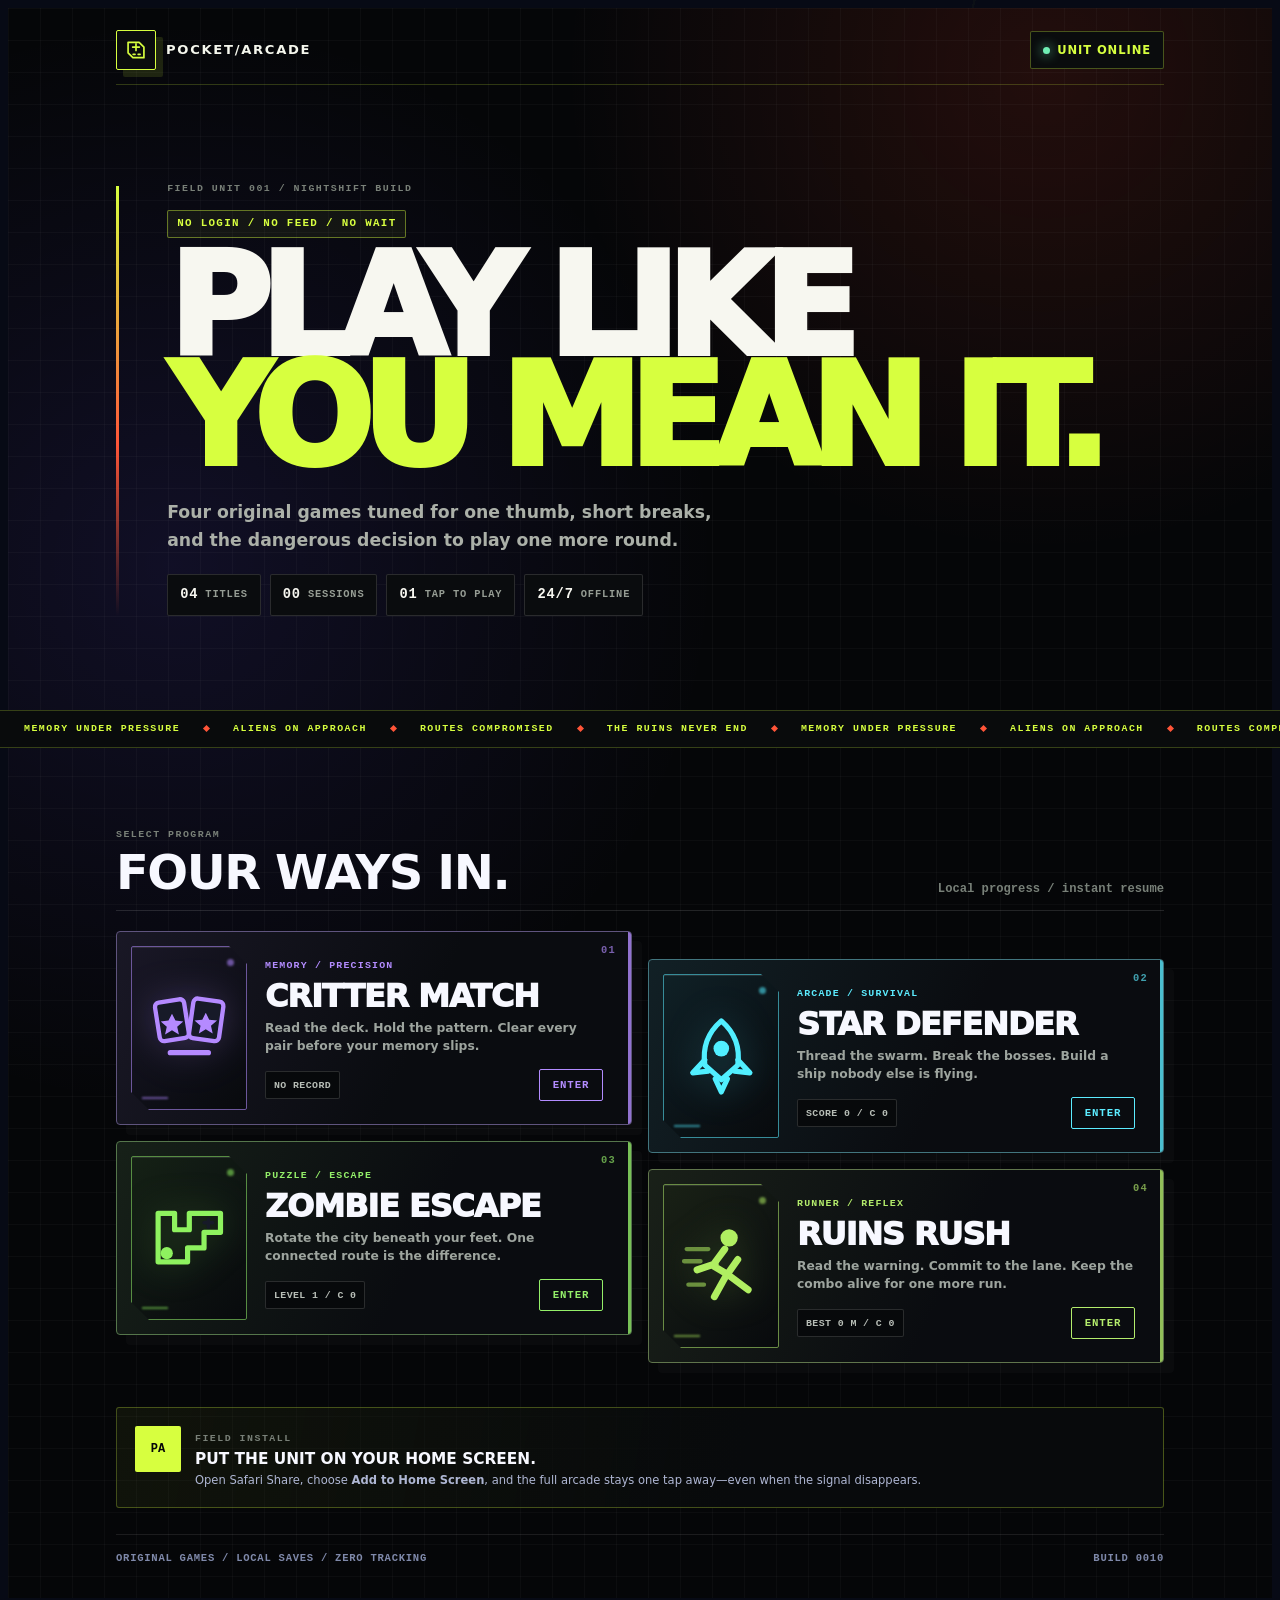
==== commit f4b4f8e7: "Create one-of-one Nightshift arcade identity" ====
--- a/index.html
+++ b/index.html
@@ -3,8 +3,8 @@
 <head>
   <meta charset="UTF-8">
   <meta name="viewport" content="width=device-width, initial-scale=1, viewport-fit=cover">
-  <meta name="description" content="Pocket Arcade is a collection of four polished, touch-first games that work online and offline.">
-  <meta name="theme-color" content="#080b18">
+  <meta name="description" content="Pocket Arcade Nightshift is a collection of four original, touch-first games built for instant and offline play.">
+  <meta name="theme-color" content="#050608">
   <meta name="apple-mobile-web-app-capable" content="yes">
   <meta name="apple-mobile-web-app-status-bar-style" content="black-translucent">
   <meta name="apple-mobile-web-app-title" content="Pocket Arcade">
@@ -13,90 +13,105 @@
   <link rel="stylesheet" href="arcade.css">
   <script src="register-sw.js" defer></script>
   <script src="arcade-ui.js" defer></script>
-  <title>Pocket Arcade — Four Games, One Pocket</title>
+  <title>Pocket Arcade Nightshift</title>
 </head>
 <body data-theme="home">
   <main class="arcade-home">
     <nav class="home-nav" aria-label="Pocket Arcade status">
       <div class="mini-brand">
-        <span class="mini-brand-mark" aria-hidden="true">✦</span>
-        <span>Pocket Arcade</span>
+        <svg class="mini-brand-mark" aria-hidden="true"><use href="sprites.svg#brand"></use></svg>
+        <span>POCKET/ARCADE</span>
       </div>
       <div class="connection-pill">
         <span class="connection-dot" aria-hidden="true"></span>
-        <span>Offline ready</span>
+        <span>UNIT ONLINE</span>
       </div>
     </nav>
 
     <header class="home-hero">
-      <span class="eyebrow">Season 01 · Four original games</span>
-      <h1>Big play.<br><span class="gradient-word">Small screen.</span></h1>
+      <div class="hero-code" aria-hidden="true">FIELD UNIT 001 / NIGHTSHIFT BUILD</div>
+      <span class="eyebrow">NO LOGIN / NO FEED / NO WAIT</span>
+      <h1>PLAY LIKE<br><span class="gradient-word">YOU MEAN IT.</span></h1>
       <p class="hero-copy">
-        A touch-first arcade built for quick runs, clever puzzles, high scores, and offline play. No downloads, no accounts—just pick a game and start.
+        Four original games tuned for one thumb, short breaks, and the dangerous decision to play one more round.
       </p>
-      <div class="hero-stats" aria-label="Arcade features">
-        <span class="hero-stat">🎮 4 games</span>
-        <span class="hero-stat">☝️ Touch optimized</span>
-        <span class="hero-stat">⚡ Instant loading</span>
-        <span class="hero-stat">☁️ Plays offline</span>
-      </div>
+      <div class="hero-stats" aria-label="Arcade specifications">
+        <span class="hero-stat"><b>04</b> TITLES</span>
+        <span class="hero-stat"><b id="total-plays">00</b> SESSIONS</span>
+        <span class="hero-stat"><b>01</b> TAP TO PLAY</span>
+        <span class="hero-stat"><b>24/7</b> OFFLINE</span>
+      </div>
+      <a class="continue-game" id="continue-game" href="runner.html" hidden>
+        <span>RESUME LAST PROGRAM</span>
+        <strong id="continue-label">RUINS RUSH</strong>
+      </a>
     </header>
+
+    <div class="signal-strip" aria-hidden="true">
+      <div class="signal-track">
+        <span>MEMORY UNDER PRESSURE</span><i></i><span>ALIENS ON APPROACH</span><i></i><span>ROUTES COMPROMISED</span><i></i><span>THE RUINS NEVER END</span><i></i>
+        <span>MEMORY UNDER PRESSURE</span><i></i><span>ALIENS ON APPROACH</span><i></i><span>ROUTES COMPROMISED</span><i></i><span>THE RUINS NEVER END</span><i></i>
+      </div>
+    </div>
 
     <section class="games-section" aria-labelledby="games-title">
       <div class="section-heading">
-        <h2 id="games-title">Choose your game</h2>
-        <p>Progress saves on this device</p>
+        <div>
+          <span class="section-kicker">SELECT PROGRAM</span>
+          <h2 id="games-title">Four ways in.</h2>
+        </div>
+        <p>Local progress / instant resume</p>
       </div>
 
       <nav class="games" aria-label="Available games">
-        <a class="game-card matching" href="matching.html">
-          <div class="game-icon" aria-hidden="true">🐶</div>
-          <div class="game-copy">
-            <span class="game-genre">Memory · Relaxed</span>
+        <a class="game-card matching" data-index="01" data-game-id="matching" href="matching.html">
+          <div class="game-icon" aria-hidden="true"><svg><use href="sprites.svg#game-match"></use></svg></div>
+          <div class="game-copy">
+            <span class="game-genre">MEMORY / PRECISION</span>
             <h2>Critter Match</h2>
-            <p>Flip the deck, remember each critter, and clear all eight pairs in the fewest moves.</p>
-            <div class="card-footer">
-              <span class="best" id="match-best">No record yet</span>
-              <span class="play" aria-hidden="true">PLAY →</span>
-            </div>
-          </div>
-        </a>
-
-        <a class="game-card shooter" href="shooter.html">
-          <div class="game-icon" aria-hidden="true">🚀</div>
-          <div class="game-copy">
-            <span class="game-genre">Action · Survival</span>
+            <p>Read the deck. Hold the pattern. Clear every pair before your memory slips.</p>
+            <div class="card-footer">
+              <span class="best" id="match-best">NO RECORD</span>
+              <span class="play" aria-hidden="true">ENTER</span>
+            </div>
+          </div>
+        </a>
+
+        <a class="game-card shooter" data-index="02" data-game-id="shooter" href="shooter.html">
+          <div class="game-icon" aria-hidden="true"><svg><use href="sprites.svg#game-space"></use></svg></div>
+          <div class="game-copy">
+            <span class="game-genre">ARCADE / SURVIVAL</span>
             <h2>Star Defender</h2>
-            <p>Fly through alien waves, defeat massive bosses, and unlock ship and laser cosmetics.</p>
-            <div class="card-footer">
-              <span class="best" id="shooter-best">Score 0 · 🪙 0</span>
-              <span class="play" aria-hidden="true">PLAY →</span>
-            </div>
-          </div>
-        </a>
-
-        <a class="game-card zombie" href="zombie.html">
-          <div class="game-icon" aria-hidden="true">🧟</div>
-          <div class="game-copy">
-            <span class="game-genre">Puzzle · Strategy</span>
+            <p>Thread the swarm. Break the bosses. Build a ship nobody else is flying.</p>
+            <div class="card-footer">
+              <span class="best" id="shooter-best">SCORE 0 / C 0</span>
+              <span class="play" aria-hidden="true">ENTER</span>
+            </div>
+          </div>
+        </a>
+
+        <a class="game-card zombie" data-index="03" data-game-id="zombie" href="zombie.html">
+          <div class="game-icon" aria-hidden="true"><svg><use href="sprites.svg#game-zombie"></use></svg></div>
+          <div class="game-copy">
+            <span class="game-genre">PUZZLE / ESCAPE</span>
             <h2>Zombie Escape</h2>
-            <p>Rotate roads, connect a safe route, and customize your survivor, weapon, and map.</p>
-            <div class="card-footer">
-              <span class="best" id="zombie-best">Level 1 · 🪙 0</span>
-              <span class="play" aria-hidden="true">PLAY →</span>
-            </div>
-          </div>
-        </a>
-
-        <a class="game-card runner" href="runner.html">
-          <div class="game-icon" aria-hidden="true">🏃</div>
-          <div class="game-copy">
-            <span class="game-genre">Runner · Reflex</span>
+            <p>Rotate the city beneath your feet. One connected route is the difference.</p>
+            <div class="card-footer">
+              <span class="best" id="zombie-best">LEVEL 1 / C 0</span>
+              <span class="play" aria-hidden="true">ENTER</span>
+            </div>
+          </div>
+        </a>
+
+        <a class="game-card runner" data-index="04" data-game-id="runner" href="runner.html">
+          <div class="game-icon" aria-hidden="true"><svg><use href="sprites.svg#game-runner"></use></svg></div>
+          <div class="game-copy">
+            <span class="game-genre">RUNNER / REFLEX</span>
             <h2>Ruins Rush</h2>
-            <p>Swipe through jungle ruins, read the path ahead, chain combos, and chase distance records.</p>
-            <div class="card-footer">
-              <span class="best" id="runner-best">Best 0 m · 🪙 0</span>
-              <span class="play" aria-hidden="true">PLAY →</span>
+            <p>Read the warning. Commit to the lane. Keep the combo alive for one more run.</p>
+            <div class="card-footer">
+              <span class="best" id="runner-best">BEST 0 M / C 0</span>
+              <span class="play" aria-hidden="true">ENTER</span>
             </div>
           </div>
         </a>
@@ -104,16 +119,17 @@
     </section>
 
     <aside class="install-card" aria-label="Install Pocket Arcade">
-      <span class="install-icon" aria-hidden="true">↗</span>
+      <span class="install-icon" aria-hidden="true">PA</span>
       <div>
-        <h2>Keep the arcade one tap away</h2>
-        <p>On iPhone, open Safari’s Share menu and choose <strong>Add to Home Screen</strong>. Your progress stays on this device.</p>
+        <span class="section-kicker">FIELD INSTALL</span>
+        <h2>Put the unit on your home screen.</h2>
+        <p>Open Safari Share, choose <strong>Add to Home Screen</strong>, and the full arcade stays one tap away—even when the signal disappears.</p>
       </div>
     </aside>
 
     <footer class="home-footer">
-      <span>Built for touch, keyboard, and offline play.</span>
-      <span>v1.0</span>
+      <span>ORIGINAL GAMES / LOCAL SAVES / ZERO TRACKING</span>
+      <span>BUILD 0010</span>
     </footer>
   </main>
 
@@ -144,13 +160,13 @@
       const matchScore = readJson("critter-match-best-v1", null);
       document.getElementById("match-best").textContent =
         matchScore && Number.isInteger(matchScore.moves)
-          ? `${matchScore.moves} moves · ${Math.floor(matchScore.time / 60)}:${String(matchScore.time % 60).padStart(2, "0")}`
-          : "No record yet";
+          ? `${matchScore.moves} MOVES / ${Math.floor(matchScore.time / 60)}:${String(matchScore.time % 60).padStart(2, "0")}`
+          : "NO RECORD";
 
       const shooterScore = readInteger("star-defender-best-v1");
       const shooterCoins = readInteger("star-defender-coins-v1");
       document.getElementById("shooter-best").textContent =
-        `Score ${shooterScore.toLocaleString()} · 🪙 ${shooterCoins.toLocaleString()}`;
+        `SCORE ${shooterScore.toLocaleString()} / C ${shooterCoins.toLocaleString()}`;
 
       const zombieCoins = readInteger("zombie-escape-coins-v1");
       const zombieProgress = readJson("zombie-puzzle-progress-v1", { unlockedLevel: 1 });
@@ -158,12 +174,32 @@
         ? Math.max(1, Math.min(30, zombieProgress.unlockedLevel))
         : 1;
       document.getElementById("zombie-best").textContent =
-        `Level ${zombieLevel} · 🪙 ${zombieCoins.toLocaleString()}`;
+        `LEVEL ${zombieLevel} / C ${zombieCoins.toLocaleString()}`;
 
       const runnerDistance = readInteger("ruins-rush-best-v1");
       const runnerCoins = readInteger("ruins-rush-coins-v1");
       document.getElementById("runner-best").textContent =
-        `Best ${runnerDistance.toLocaleString()} m · 🪙 ${runnerCoins.toLocaleString()}`;
+        `BEST ${runnerDistance.toLocaleString()} M / C ${runnerCoins.toLocaleString()}`;
+
+      const plays = readInteger("pocket-arcade-plays-v1");
+      document.getElementById("total-plays").textContent = String(plays).padStart(2, "0");
+      try {
+        const lastGame = localStorage.getItem("pocket-arcade-last-game-v1");
+        const games = {
+          matching: { name: "CRITTER MATCH", url: "matching.html" },
+          shooter: { name: "STAR DEFENDER", url: "shooter.html" },
+          zombie: { name: "ZOMBIE ESCAPE", url: "zombie.html" },
+          runner: { name: "RUINS RUSH", url: "runner.html" }
+        };
+        if (lastGame && games[lastGame]) {
+          const continueLink = document.getElementById("continue-game");
+          continueLink.href = games[lastGame].url;
+          continueLink.hidden = false;
+          document.getElementById("continue-label").textContent = games[lastGame].name;
+        }
+      } catch (error) {
+        console.warn("Last-played game could not be loaded.", error);
+      }
     }
 
     loadScores();
--- a/arcade.css
+++ b/arcade.css
@@ -924,3 +924,536 @@
     background-color: #11162a;
   }
 }
+
+/* NIGHTSHIFT identity — intentionally angular, technical, and game-first. */
+body[data-theme="home"] {
+  --accent: #d7ff3f;
+  --accent-2: #ff5538;
+  --accent-rgb: 215, 255, 63;
+  background-color: #050608;
+  background-image:
+    linear-gradient(rgba(255, 255, 255, 0.028) 1px, transparent 1px),
+    linear-gradient(90deg, rgba(255, 255, 255, 0.028) 1px, transparent 1px),
+    radial-gradient(circle at 82% 4%, rgba(255, 73, 45, 0.12), transparent 30rem),
+    radial-gradient(circle at 13% 35%, rgba(102, 81, 255, 0.12), transparent 34rem);
+  background-size: 32px 32px, 32px 32px, auto, auto;
+}
+
+body[data-theme="home"]::before {
+  position: fixed;
+  inset: 0;
+  z-index: -1;
+  background: linear-gradient(105deg, transparent 0 64%, rgba(215, 255, 63, 0.026) 64% 64.15%, transparent 64.15%);
+  content: "";
+  pointer-events: none;
+}
+
+.arcade-home {
+  width: min(100%, 1120px);
+}
+
+.home-nav {
+  margin-bottom: clamp(42px, 9vw, 98px);
+  padding-bottom: 14px;
+  border-bottom: 1px solid rgba(215, 255, 63, 0.2);
+}
+
+.mini-brand {
+  color: #f5f7ed;
+  font-family: var(--font-display);
+  letter-spacing: 0.13em;
+}
+
+.mini-brand-mark {
+  width: 40px;
+  height: 40px;
+  padding: 7px;
+  border: 1px solid #d7ff3f;
+  border-radius: 2px;
+  color: #d7ff3f;
+  background: #0a0c0d;
+  box-shadow: 7px 7px 0 rgba(215, 255, 63, 0.12);
+}
+
+.connection-pill {
+  border-color: rgba(215, 255, 63, 0.3);
+  border-radius: 2px;
+  color: #d7ff3f;
+  background: #0a0c0d;
+  font-family: var(--font-display);
+  letter-spacing: 0.08em;
+}
+
+.home-hero {
+  position: relative;
+  gap: 15px;
+  margin-bottom: clamp(48px, 9vw, 94px);
+  padding-left: clamp(0px, 4vw, 62px);
+}
+
+.home-hero::before {
+  position: absolute;
+  top: 3px;
+  bottom: 0;
+  left: 0;
+  width: 3px;
+  background: linear-gradient(#d7ff3f, #ff5538 60%, transparent);
+  content: "";
+}
+
+.hero-code,
+.section-kicker {
+  color: #798078;
+  font: 800 0.62rem/1.2 ui-monospace, "SFMono-Regular", Menlo, monospace;
+  letter-spacing: 0.15em;
+}
+
+.eyebrow {
+  min-height: 28px;
+  padding: 5px 9px;
+  border-color: rgba(215, 255, 63, 0.42);
+  border-radius: 2px;
+  color: #d7ff3f;
+  background: rgba(215, 255, 63, 0.055);
+  font-family: ui-monospace, "SFMono-Regular", Menlo, monospace;
+}
+
+.home-hero h1 {
+  max-width: 980px;
+  color: #f7f7f0;
+  font-size: clamp(3.25rem, 12vw, 8.8rem);
+  line-height: 0.78;
+  letter-spacing: -0.085em;
+  text-transform: uppercase;
+}
+
+.gradient-word {
+  color: #d7ff3f;
+  background: none;
+  -webkit-text-fill-color: initial;
+}
+
+.hero-copy {
+  max-width: 560px;
+  margin-top: 10px;
+  color: #abb0a8;
+  font-size: clamp(0.95rem, 2vw, 1.08rem);
+}
+
+.hero-stat {
+  min-height: 42px;
+  border-color: rgba(255, 255, 255, 0.13);
+  border-radius: 2px;
+  color: #969d94;
+  background: #0a0c0e;
+  font: 750 0.65rem/1 ui-monospace, "SFMono-Regular", Menlo, monospace;
+  letter-spacing: 0.08em;
+}
+
+.hero-stat b {
+  color: #f7f7f0;
+  font-size: 0.86rem;
+}
+
+.signal-strip {
+  width: 100vw;
+  margin: 0 0 clamp(46px, 7vw, 74px) calc(50% - 50vw);
+  overflow: hidden;
+  border-block: 1px solid rgba(215, 255, 63, 0.22);
+  color: #d7ff3f;
+  background: #090b0c;
+}
+
+.signal-track {
+  display: flex;
+  align-items: center;
+  width: max-content;
+  min-height: 36px;
+  animation: signal-scroll 28s linear infinite;
+  font: 750 0.62rem/1 ui-monospace, "SFMono-Regular", Menlo, monospace;
+  letter-spacing: 0.15em;
+  white-space: nowrap;
+}
+
+.signal-track span {
+  padding-inline: 24px;
+}
+
+.signal-track i {
+  width: 5px;
+  height: 5px;
+  background: #ff5538;
+  transform: rotate(45deg);
+}
+
+.section-heading {
+  align-items: end;
+  margin-bottom: 20px;
+  padding-bottom: 14px;
+  border-bottom: 1px solid rgba(255, 255, 255, 0.12);
+}
+
+.section-heading h2 {
+  margin-top: 7px;
+  font-size: clamp(1.8rem, 5vw, 3rem);
+  text-transform: uppercase;
+}
+
+.section-heading p {
+  color: #788078;
+  font-family: ui-monospace, "SFMono-Regular", Menlo, monospace;
+}
+
+body[data-theme="home"] .game-card {
+  --rx: 0deg;
+  --ry: 0deg;
+  grid-template-columns: 116px minmax(0, 1fr);
+  min-height: 194px;
+  padding: 14px;
+  border: 1px solid color-mix(in srgb, var(--card-accent) 34%, #34373b);
+  border-radius: 4px;
+  background:
+    linear-gradient(115deg, color-mix(in srgb, var(--card-accent) 9%, #0a0c10), #0a0c10 58%),
+    #0a0c10;
+  box-shadow: 10px 10px 0 rgba(255, 255, 255, 0.025);
+  transform: perspective(900px) rotateX(var(--rx)) rotateY(var(--ry));
+  transform-style: preserve-3d;
+}
+
+body[data-theme="home"] .game-card::before {
+  position: absolute;
+  top: 13px;
+  right: 15px;
+  color: color-mix(in srgb, var(--card-accent) 66%, transparent);
+  content: attr(data-index);
+  font: 800 0.65rem/1 ui-monospace, "SFMono-Regular", Menlo, monospace;
+  letter-spacing: 0.12em;
+}
+
+body[data-theme="home"] .game-card::after {
+  right: 0;
+  bottom: 0;
+  left: auto;
+  width: 3px;
+  border-radius: 0;
+  background: var(--card-accent);
+  opacity: 0.8;
+  transform: none;
+}
+
+body[data-theme="home"] .game-card:hover,
+body[data-theme="home"] .game-card:focus-visible {
+  border-color: var(--card-accent);
+  box-shadow: 12px 12px 0 color-mix(in srgb, var(--card-accent) 12%, transparent);
+  transform: perspective(900px) rotateX(var(--rx)) rotateY(var(--ry)) translateY(-3px);
+}
+
+body[data-theme="home"] .game-card:hover::after {
+  opacity: 1;
+  transform: none;
+}
+
+body[data-theme="home"] .game-icon {
+  min-height: 164px;
+  border: 1px solid color-mix(in srgb, var(--card-accent) 52%, #1c1f24);
+  border-radius: 2px;
+  color: var(--card-accent);
+  background:
+    linear-gradient(135deg, color-mix(in srgb, var(--card-accent) 10%, #080a0d), #080a0d),
+    #080a0d;
+  clip-path: polygon(0 0, calc(100% - 18px) 0, 100% 18px, 100% 100%, 18px 100%, 0 calc(100% - 18px));
+}
+
+body[data-theme="home"] .game-icon::before {
+  top: 12px;
+  right: 12px;
+  width: 7px;
+  height: 7px;
+  box-shadow: none;
+}
+
+body[data-theme="home"] .game-icon::after {
+  bottom: 10px;
+  left: 10px;
+  width: 26px;
+  height: 2px;
+  border-radius: 0;
+}
+
+body[data-theme="home"] .game-icon svg {
+  width: 76%;
+  height: 76%;
+  overflow: visible;
+  filter: drop-shadow(0 0 18px color-mix(in srgb, var(--card-accent) 25%, transparent));
+  transform: translateZ(26px);
+  animation: artifact-float 5s ease-in-out infinite;
+}
+
+body[data-theme="home"] .game-copy {
+  padding: 15px 14px 9px 18px;
+  transform: translateZ(18px);
+}
+
+.game-genre {
+  color: var(--card-accent);
+  font-family: ui-monospace, "SFMono-Regular", Menlo, monospace;
+}
+
+body[data-theme="home"] .game-copy h2 {
+  font-size: clamp(1.45rem, 4.2vw, 2rem);
+  text-transform: uppercase;
+}
+
+body[data-theme="home"] .game-copy p {
+  color: #9da49e;
+  font-size: 0.77rem;
+}
+
+body[data-theme="home"] .best {
+  border-color: rgba(255, 255, 255, 0.14);
+  border-radius: 2px;
+  color: #b8beb7;
+  background: #07090b;
+  font-family: ui-monospace, "SFMono-Regular", Menlo, monospace;
+  letter-spacing: 0.04em;
+}
+
+body[data-theme="home"] .play {
+  min-width: 64px;
+  height: 32px;
+  border: 1px solid var(--card-accent);
+  border-radius: 2px;
+  color: var(--card-accent);
+  background: transparent;
+  box-shadow: none;
+  font-family: ui-monospace, "SFMono-Regular", Menlo, monospace;
+  letter-spacing: 0.08em;
+}
+
+.install-card {
+  margin-top: 40px;
+  border-color: rgba(215, 255, 63, 0.28);
+  border-radius: 3px;
+  background: linear-gradient(100deg, rgba(215, 255, 63, 0.055), #080a0c 60%);
+}
+
+.install-icon {
+  border-radius: 2px;
+  color: #050608;
+  background: #d7ff3f;
+  font: 900 0.75rem/1 ui-monospace, "SFMono-Regular", Menlo, monospace;
+}
+
+.install-card h2 {
+  margin-top: 7px;
+  text-transform: uppercase;
+}
+
+.home-footer {
+  padding-top: 17px;
+  border-top: 1px solid rgba(255, 255, 255, 0.09);
+  font-family: ui-monospace, "SFMono-Regular", Menlo, monospace;
+  letter-spacing: 0.07em;
+}
+
+/* Industrial game frame */
+body[data-game] .topbar {
+  border-radius: 5px;
+  background: rgba(7, 9, 14, 0.9);
+  box-shadow: 7px 7px 0 rgba(var(--accent-rgb), 0.06);
+}
+
+body[data-game] .arena {
+  border-radius: 9px;
+  box-shadow: 0 25px 70px rgba(0, 0, 0, 0.5), 6px 6px 0 rgba(var(--accent-rgb), 0.08);
+}
+
+body[data-game] :where(.icon-button, .menu-link, .stat, .instruction, .primary-button, .play-again, .restart, .move-button, .control-button, .shop-item, .shop-balance) {
+  border-radius: 4px;
+}
+
+body[data-game] :where(.panel, .win-panel, .shop-panel) {
+  border-radius: 8px;
+  clip-path: polygon(0 0, calc(100% - 20px) 0, 100% 20px, 100% 100%, 20px 100%, 0 calc(100% - 20px));
+}
+
+body[data-game] .panel-icon,
+body[data-game] .trophy {
+  display: inline-grid;
+  place-items: center;
+  min-width: 54px;
+  min-height: 54px;
+  margin-inline: auto;
+  padding: 8px;
+  border: 1px solid rgba(var(--accent-rgb), 0.5);
+  color: var(--accent);
+  background: #090c13;
+  font: 900 0.72rem/1 ui-monospace, "SFMono-Regular", Menlo, monospace;
+  filter: none;
+  letter-spacing: 0.08em;
+  animation: signal-pulse 2.4s ease-in-out infinite;
+}
+
+body[data-game] .shop-item.equipped {
+  border-color: var(--accent);
+  background: rgba(var(--accent-rgb), 0.11);
+}
+
+.vector-icon {
+  width: 100%;
+  height: 100%;
+  color: currentColor;
+}
+
+@keyframes signal-scroll {
+  to { transform: translateX(-50%); }
+}
+
+@keyframes artifact-float {
+  0%, 100% { transform: translate3d(0, -2px, 26px) rotate(-1deg); }
+  50% { transform: translate3d(0, 5px, 26px) rotate(1deg); }
+}
+
+@keyframes signal-pulse {
+  0%, 100% { box-shadow: 0 0 0 rgba(var(--accent-rgb), 0); }
+  50% { box-shadow: 0 0 24px rgba(var(--accent-rgb), 0.22); }
+}
+
+@media (min-width: 720px) {
+  .games {
+    grid-template-columns: repeat(2, minmax(0, 1fr));
+  }
+
+  body[data-theme="home"] .game-card:nth-child(2),
+  body[data-theme="home"] .game-card:nth-child(4) {
+    transform: perspective(900px) rotateX(var(--rx)) rotateY(var(--ry)) translateY(28px);
+  }
+
+  body[data-theme="home"] .game-card:nth-child(2):hover,
+  body[data-theme="home"] .game-card:nth-child(4):hover {
+    transform: perspective(900px) rotateX(var(--rx)) rotateY(var(--ry)) translateY(24px);
+  }
+
+  .install-card {
+    margin-top: 72px;
+  }
+}
+
+@media (max-width: 390px) {
+  .home-hero {
+    padding-left: 16px;
+  }
+
+  body[data-theme="home"] .game-card {
+    grid-template-columns: 96px minmax(0, 1fr);
+    min-height: 176px;
+  }
+
+  body[data-theme="home"] .game-icon {
+    min-height: 148px;
+  }
+
+  .hero-stat {
+    min-height: 38px;
+  }
+}
+
+@media (prefers-reduced-motion: reduce) {
+  .signal-track,
+  body[data-theme="home"] .game-icon svg,
+  body[data-game] .panel-icon,
+  body[data-game] .trophy {
+    animation: none !important;
+  }
+
+  body[data-theme="home"] .game-card {
+    transform: none !important;
+  }
+}
+
+@keyframes deck-in {
+  from {
+    opacity: 0;
+    translate: 0 22px;
+    filter: blur(8px);
+  }
+  to {
+    opacity: 1;
+    translate: 0 0;
+    filter: blur(0);
+  }
+}
+
+body[data-theme="home"] .game-card {
+  animation: deck-in 620ms cubic-bezier(0.2, 0.75, 0.2, 1) both;
+}
+
+body[data-theme="home"] .game-card:nth-child(2) { animation-delay: 80ms; }
+body[data-theme="home"] .game-card:nth-child(3) { animation-delay: 160ms; }
+body[data-theme="home"] .game-card:nth-child(4) { animation-delay: 240ms; }
+
+body[data-game="matching"] .critter-art {
+  width: 82%;
+  height: 82%;
+  overflow: visible;
+}
+
+body[data-game="matching"] .trophy .vector-icon {
+  width: 42px;
+  height: 42px;
+}
+
+.continue-game {
+  display: inline-grid;
+  grid-template-columns: 1fr auto;
+  align-items: center;
+  gap: 18px;
+  width: min(100%, 420px);
+  min-height: 56px;
+  margin-top: 10px;
+  padding: 10px 13px;
+  border: 1px solid #d7ff3f;
+  border-radius: 2px;
+  color: #d7ff3f;
+  background: rgba(215, 255, 63, 0.055);
+  font: 750 0.58rem/1.2 ui-monospace, "SFMono-Regular", Menlo, monospace;
+  letter-spacing: 0.1em;
+  text-decoration: none;
+  transition: color 150ms ease, background 150ms ease, transform 150ms ease;
+}
+
+.continue-game[hidden] {
+  display: none;
+}
+
+.continue-game strong {
+  color: #f8f9ef;
+  font-size: 0.68rem;
+}
+
+.continue-game:hover {
+  color: #050608;
+  background: #d7ff3f;
+  transform: translateX(4px);
+}
+
+.continue-game:hover strong {
+  color: #050608;
+}
+
+body[data-game] #sound-button,
+body[data-game] #pause-button,
+body[data-game] .coin-button,
+body[data-game] .coin-display {
+  font-family: ui-monospace, "SFMono-Regular", Menlo, monospace;
+  font-size: 0.58rem;
+  font-weight: 850;
+  letter-spacing: 0.06em;
+}
+
+body[data-game] .shop-preview {
+  font-family: ui-monospace, "SFMono-Regular", Menlo, monospace;
+  font-size: 0.85rem;
+  font-weight: 900;
+  letter-spacing: 0.1em;
+}
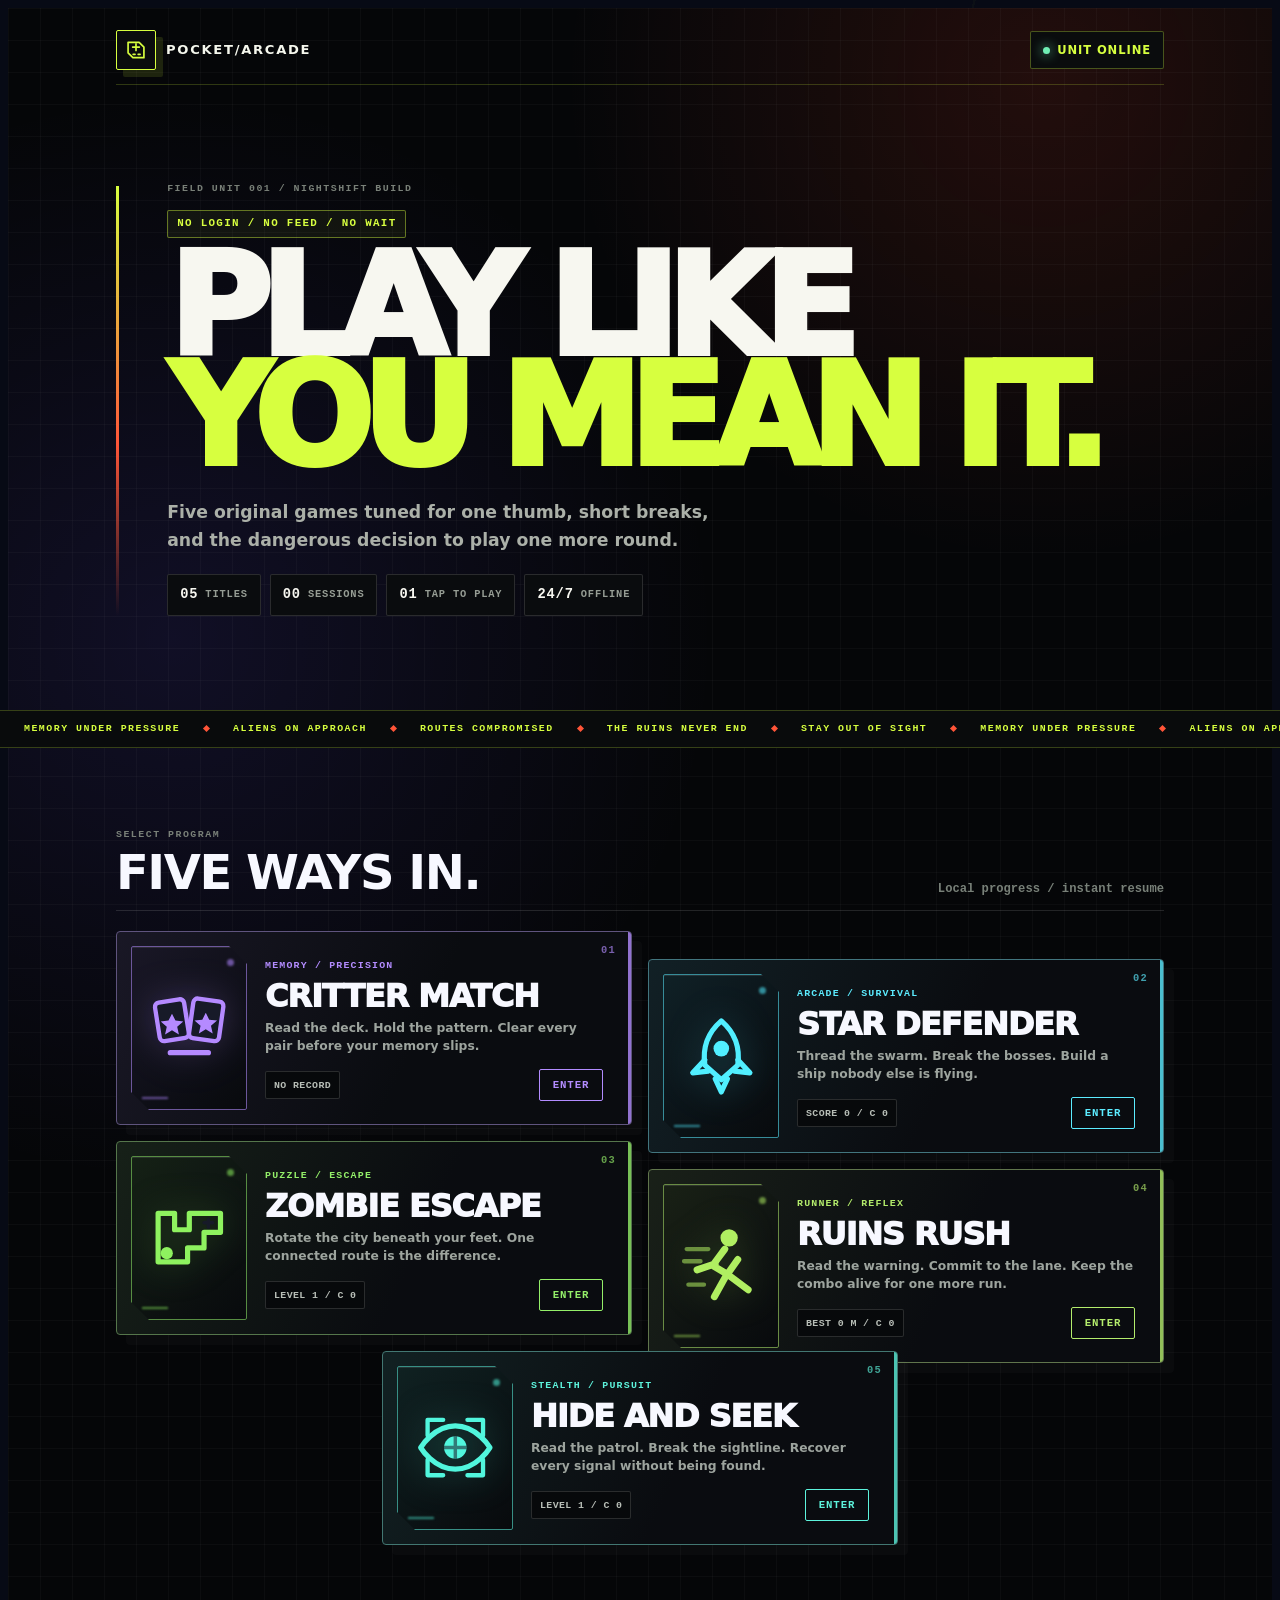
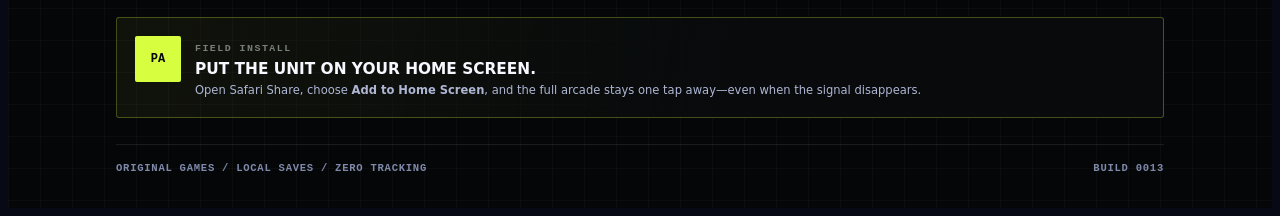
==== commit 564359cf: "Add Hide and Seek stealth game" ====
--- a/index.html
+++ b/index.html
@@ -3,7 +3,7 @@
 <head>
   <meta charset="UTF-8">
   <meta name="viewport" content="width=device-width, initial-scale=1, viewport-fit=cover">
-  <meta name="description" content="Pocket Arcade Nightshift is a collection of four original, touch-first games built for instant and offline play.">
+  <meta name="description" content="Pocket Arcade Nightshift is a collection of five original, touch-first games built for instant and offline play.">
   <meta name="theme-color" content="#050608">
   <meta name="apple-mobile-web-app-capable" content="yes">
   <meta name="apple-mobile-web-app-status-bar-style" content="black-translucent">
@@ -33,10 +33,10 @@
       <span class="eyebrow">NO LOGIN / NO FEED / NO WAIT</span>
       <h1>PLAY LIKE<br><span class="gradient-word">YOU MEAN IT.</span></h1>
       <p class="hero-copy">
-        Four original games tuned for one thumb, short breaks, and the dangerous decision to play one more round.
+        Five original games tuned for one thumb, short breaks, and the dangerous decision to play one more round.
       </p>
       <div class="hero-stats" aria-label="Arcade specifications">
-        <span class="hero-stat"><b>04</b> TITLES</span>
+        <span class="hero-stat"><b>05</b> TITLES</span>
         <span class="hero-stat"><b id="total-plays">00</b> SESSIONS</span>
         <span class="hero-stat"><b>01</b> TAP TO PLAY</span>
         <span class="hero-stat"><b>24/7</b> OFFLINE</span>
@@ -49,8 +49,8 @@
 
     <div class="signal-strip" aria-hidden="true">
       <div class="signal-track">
-        <span>MEMORY UNDER PRESSURE</span><i></i><span>ALIENS ON APPROACH</span><i></i><span>ROUTES COMPROMISED</span><i></i><span>THE RUINS NEVER END</span><i></i>
-        <span>MEMORY UNDER PRESSURE</span><i></i><span>ALIENS ON APPROACH</span><i></i><span>ROUTES COMPROMISED</span><i></i><span>THE RUINS NEVER END</span><i></i>
+        <span>MEMORY UNDER PRESSURE</span><i></i><span>ALIENS ON APPROACH</span><i></i><span>ROUTES COMPROMISED</span><i></i><span>THE RUINS NEVER END</span><i></i><span>STAY OUT OF SIGHT</span><i></i>
+        <span>MEMORY UNDER PRESSURE</span><i></i><span>ALIENS ON APPROACH</span><i></i><span>ROUTES COMPROMISED</span><i></i><span>THE RUINS NEVER END</span><i></i><span>STAY OUT OF SIGHT</span><i></i>
       </div>
     </div>
 
@@ -58,7 +58,7 @@
       <div class="section-heading">
         <div>
           <span class="section-kicker">SELECT PROGRAM</span>
-          <h2 id="games-title">Four ways in.</h2>
+          <h2 id="games-title">Five ways in.</h2>
         </div>
         <p>Local progress / instant resume</p>
       </div>
@@ -111,6 +111,19 @@
             <p>Read the warning. Commit to the lane. Keep the combo alive for one more run.</p>
             <div class="card-footer">
               <span class="best" id="runner-best">BEST 0 M / C 0</span>
+              <span class="play" aria-hidden="true">ENTER</span>
+            </div>
+          </div>
+        </a>
+
+        <a class="game-card hide-seek" data-index="05" data-game-id="hide-seek" href="hide-and-seek.html">
+          <div class="game-icon" aria-hidden="true"><svg><use href="sprites.svg#game-hide-seek"></use></svg></div>
+          <div class="game-copy">
+            <span class="game-genre">STEALTH / PURSUIT</span>
+            <h2>Hide and Seek</h2>
+            <p>Read the patrol. Break the sightline. Recover every signal without being found.</p>
+            <div class="card-footer">
+              <span class="best" id="hide-seek-best">LEVEL 1 / C 0</span>
               <span class="play" aria-hidden="true">ENTER</span>
             </div>
           </div>
@@ -129,7 +142,7 @@
 
     <footer class="home-footer">
       <span>ORIGINAL GAMES / LOCAL SAVES / ZERO TRACKING</span>
-      <span>BUILD 0010</span>
+      <span>BUILD 0013</span>
     </footer>
   </main>
 
@@ -181,6 +194,14 @@
       document.getElementById("runner-best").textContent =
         `BEST ${runnerDistance.toLocaleString()} M / C ${runnerCoins.toLocaleString()}`;
 
+      const hideCoins = readInteger("hide-and-seek-coins-v1");
+      const hideProgress = readJson("hide-and-seek-progress-v1", { unlocked: 1 });
+      const hideLevel = Number.isInteger(hideProgress.unlocked)
+        ? Math.max(1, Math.min(12, hideProgress.unlocked))
+        : 1;
+      document.getElementById("hide-seek-best").textContent =
+        `LEVEL ${hideLevel} / C ${hideCoins.toLocaleString()}`;
+
       const plays = readInteger("pocket-arcade-plays-v1");
       document.getElementById("total-plays").textContent = String(plays).padStart(2, "0");
       try {
@@ -189,7 +210,8 @@
           matching: { name: "CRITTER MATCH", url: "matching.html" },
           shooter: { name: "STAR DEFENDER", url: "shooter.html" },
           zombie: { name: "ZOMBIE ESCAPE", url: "zombie.html" },
-          runner: { name: "RUINS RUSH", url: "runner.html" }
+          runner: { name: "RUINS RUSH", url: "runner.html" },
+          "hide-seek": { name: "HIDE AND SEEK", url: "hide-and-seek.html" }
         };
         if (lastGame && games[lastGame]) {
           const continueLink = document.getElementById("continue-game");
--- a/arcade.css
+++ b/arcade.css
@@ -1457,3 +1457,132 @@
   font-weight: 900;
   letter-spacing: 0.1em;
 }
+
+/* High-fidelity Critter Match cards */
+body[data-game="matching"] .card {
+  isolation: isolate;
+  filter: drop-shadow(0 16px 18px rgba(0, 0, 0, 0.34));
+}
+
+body[data-game="matching"] .card-face {
+  box-shadow: inset 0 1px rgba(255, 255, 255, 0.24), inset 0 -10px 22px rgba(13, 9, 35, 0.16);
+}
+
+body[data-game="matching"] .card-face::before {
+  position: absolute;
+  inset: 6px;
+  z-index: 0;
+  border: 1px solid rgba(255, 255, 255, 0.22);
+  border-radius: 14px;
+  content: "";
+  pointer-events: none;
+}
+
+body[data-game="matching"] .card-face::after {
+  position: absolute;
+  inset: -45% -80%;
+  z-index: 2;
+  background: linear-gradient(105deg, transparent 38%, rgba(255, 255, 255, 0.34) 48%, rgba(255, 255, 255, 0.08) 55%, transparent 64%);
+  content: "";
+  opacity: 0;
+  pointer-events: none;
+  transform: translateX(-35%) rotate(8deg);
+}
+
+body[data-game="matching"] .card.flipped .card-front::after,
+body[data-game="matching"] .card.matched .card-front::after {
+  animation: card-foil 700ms ease-out;
+}
+
+body[data-game="matching"] .card-back {
+  background:
+    linear-gradient(45deg, transparent 47%, rgba(255, 255, 255, 0.08) 48% 52%, transparent 53%) 0 0 / 18px 18px,
+    radial-gradient(circle at 50% 42%, rgba(211, 184, 255, 0.36), transparent 36%),
+    linear-gradient(145deg, #31206d, #6f43d7 48%, #b53c82);
+}
+
+body[data-game="matching"] .card-back::before {
+  border-color: rgba(231, 216, 255, 0.3);
+  background:
+    linear-gradient(90deg, transparent 48%, rgba(255, 255, 255, 0.13) 49% 51%, transparent 52%),
+    linear-gradient(transparent 48%, rgba(255, 255, 255, 0.13) 49% 51%, transparent 52%);
+  background-size: 22px 22px;
+}
+
+body[data-game="matching"] .card-front {
+  background:
+    radial-gradient(circle at 50% 72%, rgba(26, 22, 62, 0.2), transparent 26%),
+    linear-gradient(155deg, #fdfbff, #d9d4ef 62%, #aaa1d2);
+}
+
+body[data-game="matching"] .card[data-animal="animal-dog"] .card-front { background: radial-gradient(circle at 50% 66%, #b997ff 0 26%, transparent 27%), linear-gradient(145deg, #241c47, #4d387c); }
+body[data-game="matching"] .card[data-animal="animal-cat"] .card-front { background: radial-gradient(circle at 50% 66%, #ffad77 0 26%, transparent 27%), linear-gradient(145deg, #40212a, #813e46); }
+body[data-game="matching"] .card[data-animal="animal-panda"] .card-front { background: radial-gradient(circle at 50% 66%, #e8e6df 0 26%, transparent 27%), linear-gradient(145deg, #1c2530, #485260); }
+body[data-game="matching"] .card[data-animal="animal-fox"] .card-front { background: radial-gradient(circle at 50% 66%, #ff8158 0 26%, transparent 27%), linear-gradient(145deg, #3d211d, #743b2b); }
+body[data-game="matching"] .card[data-animal="animal-frog"] .card-front { background: radial-gradient(circle at 50% 66%, #8add57 0 26%, transparent 27%), linear-gradient(145deg, #173b31, #37694c); }
+body[data-game="matching"] .card[data-animal="animal-monkey"] .card-front { background: radial-gradient(circle at 50% 66%, #c28155 0 26%, transparent 27%), linear-gradient(145deg, #33251f, #67463a); }
+body[data-game="matching"] .card[data-animal="animal-lion"] .card-front { background: radial-gradient(circle at 50% 66%, #ffc657 0 26%, transparent 27%), linear-gradient(145deg, #3f2d19, #765329); }
+body[data-game="matching"] .card[data-animal="animal-rabbit"] .card-front { background: radial-gradient(circle at 50% 66%, #dcd0ff 0 26%, transparent 27%), linear-gradient(145deg, #29223f, #5d4a7c); }
+
+body[data-game="matching"] .critter-art {
+  position: relative;
+  z-index: 1;
+  width: 88%;
+  height: 88%;
+  filter: drop-shadow(0 9px 7px rgba(7, 5, 20, 0.35));
+  transition: filter 250ms ease, transform 360ms cubic-bezier(0.2, 1.2, 0.3, 1);
+}
+
+body[data-game="matching"] .card.flipped .critter-art {
+  transform: translateY(-2px) scale(1.03);
+}
+
+body[data-game="matching"] .card.matched .critter-art {
+  filter: drop-shadow(0 0 13px rgba(112, 239, 180, 0.72));
+  transform: scale(1.08);
+}
+
+body[data-game="matching"] .card.matched .card-front {
+  box-shadow: inset 0 0 0 2px rgba(112, 239, 180, 0.82), inset 0 0 24px rgba(112, 239, 180, 0.24);
+}
+
+@keyframes card-foil {
+  0% { opacity: 0; transform: translateX(-38%) rotate(8deg); }
+  35% { opacity: 0.7; }
+  100% { opacity: 0; transform: translateX(38%) rotate(8deg); }
+}
+
+/* Hide and Seek */
+body[data-theme="hide-seek"] {
+  --accent: #5df3dc;
+  --accent-2: #ff5a69;
+  --accent-rgb: 93, 243, 220;
+}
+
+body[data-theme="home"] .hide-seek {
+  --card-accent: #5df3dc;
+  --card-accent-2: #ff5a69;
+}
+
+body[data-game="hide-seek"] {
+  background:
+    radial-gradient(circle at 50% -12%, rgba(93, 243, 220, 0.16), transparent 27rem),
+    linear-gradient(165deg, #05080d, #101823 60%, #140d19);
+}
+
+body[data-game="hide-seek"] #alert {
+  font-family: ui-monospace, "SFMono-Regular", Menlo, monospace;
+  letter-spacing: 0.04em;
+}
+
+body[data-theme="home"] .game-card:nth-child(5) {
+  animation-delay: 320ms;
+}
+
+@media (min-width: 720px) {
+  body[data-theme="home"] .game-card:nth-child(5) {
+    grid-column: 1 / -1;
+    width: calc(50% - 8px);
+    justify-self: center;
+  }
+}
